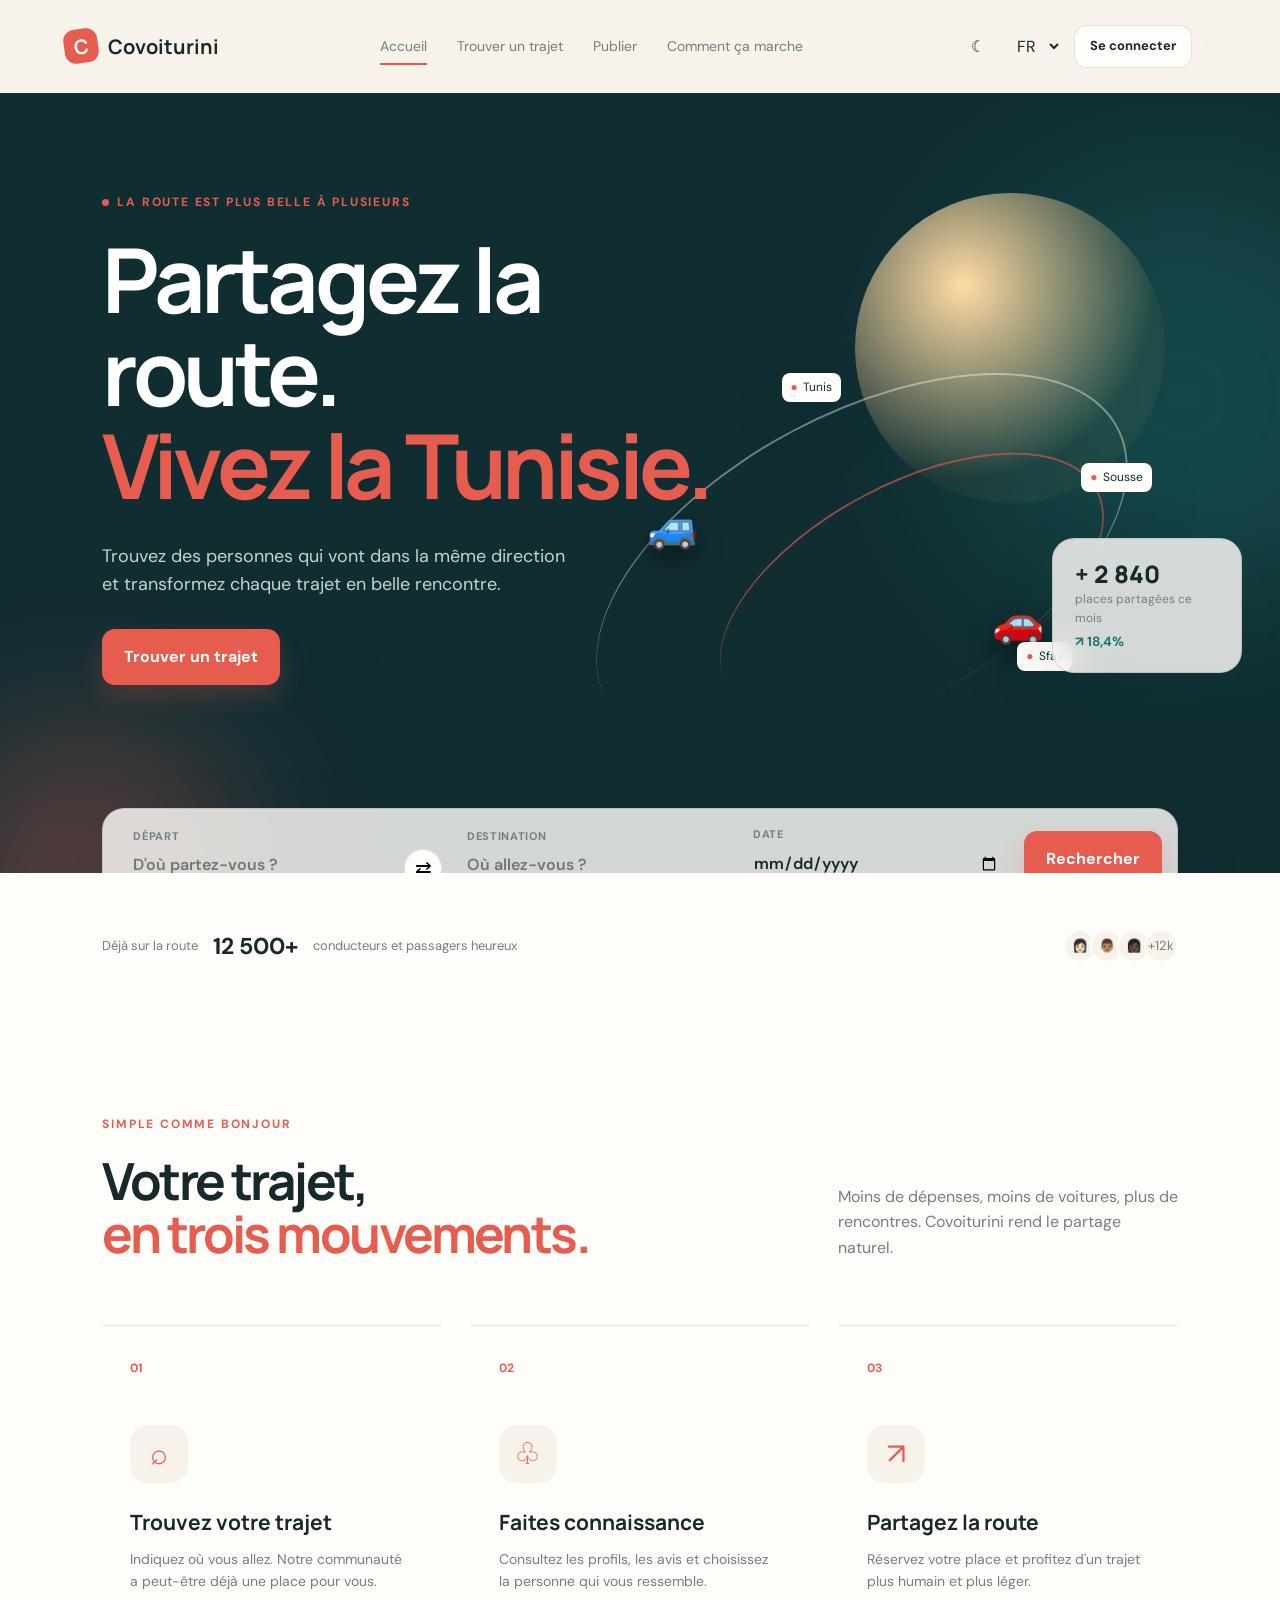
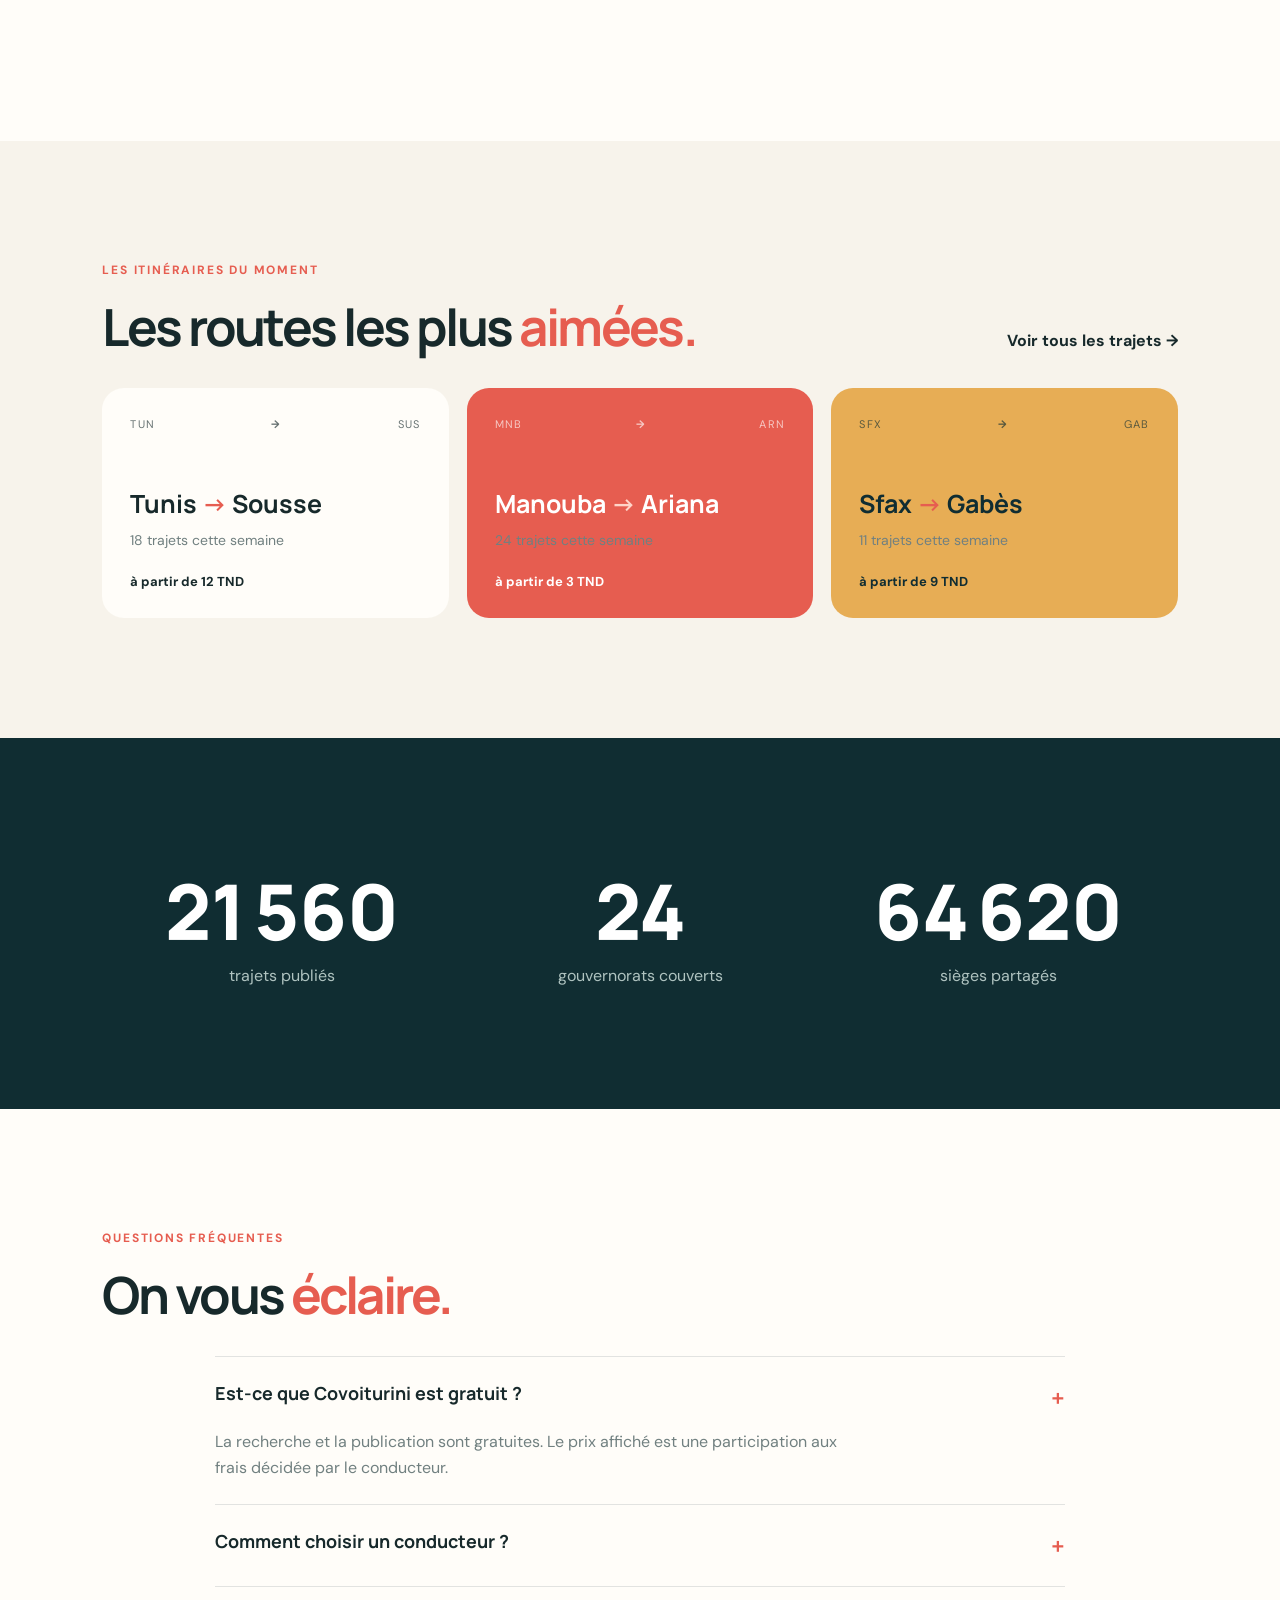
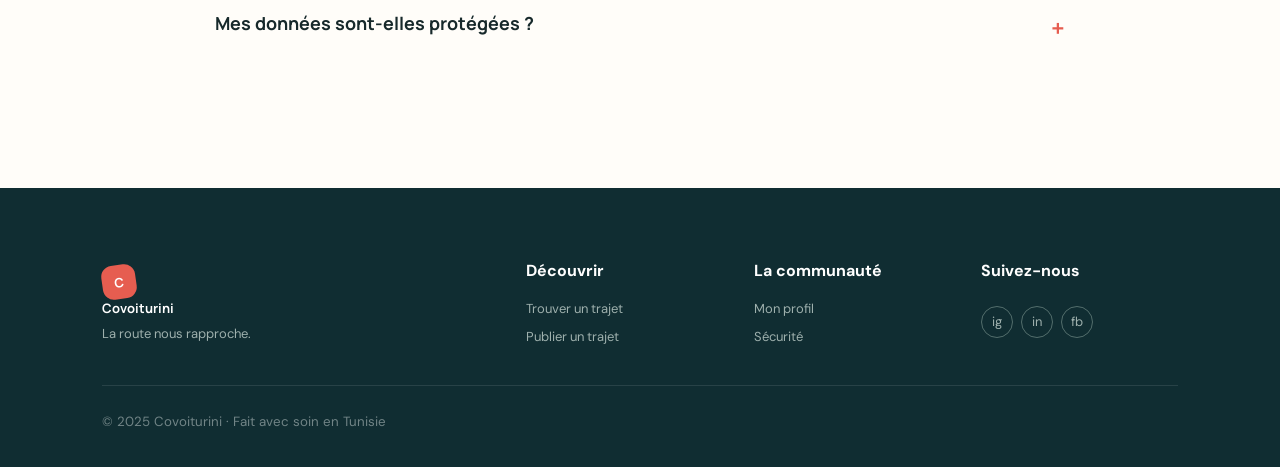
==== index.html @ c405c422 "first commit" ====
<!doctype html>
<html lang="fr">
<head>
  <meta charset="UTF-8">
  <meta name="viewport" content="width=device-width, initial-scale=1">
  <meta name="description" content="Covoiturini — partagez vos trajets en Tunisie.">
  <title>Covoiturini — Partageons la route</title>
  <link rel="preconnect" href="https://fonts.googleapis.com">
  <link rel="preconnect" href="https://fonts.gstatic.com" crossorigin>
  <link href="https://fonts.googleapis.com/css2?family=Cairo:wght@400;600;700&family=DM+Sans:wght@400;500;600;700&family=Manrope:wght@700;800&display=swap" rel="stylesheet">
  <link rel="stylesheet" href="css/style.css">
  <link rel="stylesheet" href="css/animations.css">
</head>
<body data-page="home">
  <div class="preloader" aria-label="Chargement"><span class="preloader__car">🚙</span><span class="preloader__line"></span></div>
  <header class="site-header" data-header>
    <a class="brand" href="index.html"><span class="brand__mark">C</span><span>Covoiturini</span></a>
    <nav class="nav" data-nav aria-label="Navigation principale">
      <a class="nav__link is-active" href="index.html" data-i18n="nav.home">Accueil</a>
      <a class="nav__link" href="search.html" data-i18n="nav.find">Trouver un trajet</a>
      <a class="nav__link" href="publish.html" data-i18n="nav.publish">Publier</a>
      <a class="nav__link" href="#how" data-i18n="nav.how">Comment ça marche</a>
    </nav>
    <div class="header-actions">
      <button class="icon-button" data-theme-toggle aria-label="Changer de thème">☾</button>
      <select class="language-select" data-language aria-label="Langue"><option value="fr">FR</option><option value="ar">AR</option><option value="en">EN</option></select>
      <a class="button button--small button--ghost hide-mobile" href="login.html" data-i18n="nav.login">Se connecter</a>
      <button class="menu-button" data-menu-button aria-label="Ouvrir le menu"><i></i><i></i></button>
    </div>
  </header>

  <main>
    <section class="hero section">
      <div class="hero__blob hero__blob--one"></div><div class="hero__blob hero__blob--two"></div>
      <div class="hero__content reveal">
        <p class="eyebrow"><span class="eyebrow__dot"></span><span data-i18n="hero.eyebrow">La route est plus belle à plusieurs</span></p>
        <h1 class="hero__title" data-i18n="hero.title">Partagez la route.<br><em>Vivez la Tunisie.</em></h1>
        <p class="hero__text" data-i18n="hero.text">Trouvez des personnes qui vont dans la même direction et transformez chaque trajet en belle rencontre.</p>
        <div class="hero__actions"><a class="button button--primary magnetic" href="search.html" data-i18n="hero.cta">Trouver un trajet <span>↗</span></a><a class="text-link" href="publish.html" data-i18n="hero.publish">Publier le mien <span>→</span></a></div>
      </div>
      <div class="hero__visual reveal reveal--delay">
        <div class="hero__sun"></div><div class="route route--main"></div><div class="route route--secondary"></div>
        <div class="car car--one">🚙</div><div class="car car--two">🚗</div><div class="map-pin map-pin--tunis">Tunis</div><div class="map-pin map-pin--sousse">Sousse</div><div class="map-pin map-pin--sfax">Sfax</div>
        <div class="hero__card glass"><strong>+ 2 840</strong><span>places partagées ce mois</span><small>↗ 18,4%</small></div>
      </div>
      <form class="search-card glass reveal" data-search-form>
        <div class="search-card__field"><label for="from" data-i18n="search.from">Départ</label><input id="from" name="from" list="cities" placeholder="D'où partez-vous ?" required></div>
        <button class="swap-button" type="button" data-swap aria-label="Inverser le trajet">⇄</button>
        <div class="search-card__field"><label for="to" data-i18n="search.to">Destination</label><input id="to" name="to" list="cities" placeholder="Où allez-vous ?" required></div>
        <div class="search-card__field search-card__field--date"><label for="date" data-i18n="search.date">Date</label><input id="date" name="date" type="date"></div>
        <button class="button button--primary search-card__submit" type="submit" data-i18n="search.button">Rechercher <span>↗</span></button>
      </form>
      <datalist id="cities"><option>Tunis</option><option>Ariana</option><option>Manouba</option><option>Sousse</option><option>Sfax</option><option>Gabès</option><option>Nabeul</option><option>Bizerte</option><option>Monastir</option><option>Kairouan</option></datalist>
    </section>

    <section class="trust-strip"><span>Déjà sur la route</span><strong>12 500+</strong><span>conducteurs et passagers heureux</span><div class="avatars"><i>👩🏻</i><i>👨🏽</i><i>👩🏿</i><i>+12k</i></div></section>

    <section class="section section--light" id="how">
      <div class="section-heading reveal"><div><p class="eyebrow">Simple comme bonjour</p><h2 data-i18n="how.title">Votre trajet,<br><em>en trois mouvements.</em></h2></div><p data-i18n="how.text">Moins de dépenses, moins de voitures, plus de rencontres. Covoiturini rend le partage naturel.</p></div>
      <div class="steps">
        <article class="step reveal"><span class="step__number">01</span><div class="step__icon">⌕</div><h3 data-i18n="how.one.title">Trouvez votre trajet</h3><p data-i18n="how.one.text">Indiquez où vous allez. Notre communauté a peut-être déjà une place pour vous.</p></article>
        <article class="step reveal reveal--delay"><span class="step__number">02</span><div class="step__icon">♧</div><h3 data-i18n="how.two.title">Faites connaissance</h3><p data-i18n="how.two.text">Consultez les profils, les avis et choisissez la personne qui vous ressemble.</p></article>
        <article class="step reveal reveal--delay-2"><span class="step__number">03</span><div class="step__icon">↗</div><h3 data-i18n="how.three.title">Partagez la route</h3><p data-i18n="how.three.text">Réservez votre place et profitez d'un trajet plus humain et plus léger.</p></article>
      </div>
    </section>

    <section class="section routes-section">
      <div class="section-heading section-heading--compact reveal"><div><p class="eyebrow">Les itinéraires du moment</p><h2>Les routes les plus <em>aimées.</em></h2></div><a class="text-link" href="search.html">Voir tous les trajets →</a></div>
      <div class="route-grid">
        <a class="route-card reveal" href="search.html?from=Tunis&to=Sousse"><div class="route-card__top"><span>TUN</span><b>→</b><span>SUS</span></div><h3>Tunis <span>→</span> Sousse</h3><p>18 trajets cette semaine</p><strong>à partir de 12 TND</strong></a>
        <a class="route-card route-card--coral reveal reveal--delay" href="search.html?from=Manouba&to=Ariana"><div class="route-card__top"><span>MNB</span><b>→</b><span>ARN</span></div><h3>Manouba <span>→</span> Ariana</h3><p>24 trajets cette semaine</p><strong>à partir de 3 TND</strong></a>
        <a class="route-card route-card--gold reveal reveal--delay-2" href="search.html?from=Sfax&to=Gabès"><div class="route-card__top"><span>SFX</span><b>→</b><span>GAB</span></div><h3>Sfax <span>→</span> Gabès</h3><p>11 trajets cette semaine</p><strong>à partir de 9 TND</strong></a>
      </div>
    </section>

    <section class="stats section section--dark">
      <div class="stat reveal"><strong data-counter="24500">0</strong><span>trajets publiés</span></div><div class="stat reveal reveal--delay"><strong data-counter="24">0</strong><span>gouvernorats couverts</span></div><div class="stat reveal reveal--delay-2"><strong data-counter="71800">0</strong><span>sièges partagés</span></div>
    </section>

    <section class="section faq-section"><div class="section-heading section-heading--compact reveal"><div><p class="eyebrow">Questions fréquentes</p><h2>On vous <em>éclaire.</em></h2></div></div><div class="faq reveal"><details open><summary>Est-ce que Covoiturini est gratuit ? <span>+</span></summary><p>La recherche et la publication sont gratuites. Le prix affiché est une participation aux frais décidée par le conducteur.</p></details><details><summary>Comment choisir un conducteur ? <span>+</span></summary><p>Chaque profil présente ses informations et ses évaluations. Vous gardez toujours le choix de confirmer ou non.</p></details><details><summary>Mes données sont-elles protégées ? <span>+</span></summary><p>Votre numéro reste masqué jusqu'à ce que vous décidiez de le partager avec l'autre membre.</p></details></div></section>
  </main>
  <footer class="footer"><div class="footer__brand"><a class="brand" href="index.html"><span class="brand__mark">C</span><span>Covoiturini</span></a><p>La route nous rapproche.</p></div><div><h4>Découvrir</h4><a href="search.html">Trouver un trajet</a><a href="publish.html">Publier un trajet</a></div><div><h4>La communauté</h4><a href="profile.html">Mon profil</a><a href="#">Sécurité</a></div><div><h4>Suivez-nous</h4><div class="socials"><a href="#">ig</a><a href="#">in</a><a href="#">fb</a></div></div><small>© 2025 Covoiturini · Fait avec soin en Tunisie</small></footer>
  <script src="js/i18n.js"></script><script src="js/api.js"></script><script src="js/main.js"></script>
</body>
</html>
---- css/style.css ----
:root{--navy:#102d32;--navy-2:#173e42;--teal:#1f7771;--coral:#e65d50;--coral-2:#f07c66;--gold:#e7ad55;--cream:#f7f3eb;--paper:#fffdf9;--ink:#17292b;--muted:#718080;--line:rgba(16,45,50,.12);--shadow:0 24px 70px rgba(16,45,50,.12);--radius:22px;--display:'Manrope',sans-serif;--body:'DM Sans',sans-serif}*{box-sizing:border-box}html{scroll-behavior:smooth}body{margin:0;background:var(--cream);color:var(--ink);font:16px/1.6 var(--body);overflow-x:hidden}body.dark{--cream:#0d2226;--paper:#143136;--ink:#f7f3eb;--muted:#a9baba;--line:rgba(255,255,255,.12);--shadow:0 24px 70px rgba(0,0,0,.25)}a{color:inherit;text-decoration:none}button,input,select{font:inherit}button{cursor:pointer;border:0}h1,h2,h3,h4,p{margin:0}h1,h2{font-family:var(--display);line-height:1.04;letter-spacing:-.05em}h1{font-size:clamp(3.2rem,7vw,6.7rem)}h2{font-size:clamp(2.4rem,4vw,4.2rem)}h1 em,h2 em,.page-intro em{color:var(--coral);font-style:normal}.site-header{position:relative;z-index:10;max-width:1320px;margin:auto;padding:25px 5vw;display:flex;align-items:center;justify-content:space-between;gap:25px;transition:.3s}.site-header.is-scrolled{position:sticky;top:0;background:color-mix(in srgb,var(--cream) 86%,transparent);backdrop-filter:blur(16px);box-shadow:0 1px 0 var(--line)}.brand{font:bold 20px var(--display);display:flex;align-items:center;gap:10px;white-space:nowrap}.brand__mark{display:grid;place-items:center;width:34px;height:34px;border-radius:11px;background:var(--coral);color:white;transform:rotate(-8deg)}.nav{display:flex;gap:30px}.nav__link{font-size:14px;color:var(--muted);position:relative}.nav__link:after{content:'';position:absolute;left:0;bottom:-7px;width:0;height:2px;background:var(--coral);transition:.3s}.nav__link:hover:after,.nav__link.is-active:after{width:100%}.header-actions{display:flex;align-items:center;gap:12px}.icon-button,.language-select{background:transparent;color:inherit;padding:8px}.language-select{border:0}.button{display:inline-flex;justify-content:center;align-items:center;gap:14px;padding:15px 22px;border-radius:13px;font-weight:700;transition:transform .25s,box-shadow .25s}.button:hover{transform:translateY(-3px)}.button span{font-size:20px}.button--primary{background:var(--coral);color:#fff;box-shadow:0 12px 25px rgba(230,93,80,.22)}.button--ghost{border:1px solid var(--line);background:var(--paper)}.button--small{padding:10px 15px;font-size:13px}.button--full{width:100%}.text-link{color:var(--ink);font-weight:700}.text-link span{color:var(--coral);font-size:22px;margin-left:7px}.text-button{background:none;color:var(--coral);font-weight:700}.section{padding:120px 8vw;position:relative}.hero{min-height:780px;padding-top:100px;background:var(--navy);color:#fff;isolation:isolate;overflow:hidden}.hero__blob{position:absolute;border-radius:50%;filter:blur(80px);opacity:.35;z-index:-1}.hero__blob--one{width:450px;height:450px;background:var(--teal);top:10%;right:-10%}.hero__blob--two{width:300px;height:300px;background:var(--coral);bottom:-20%;left:-5%}.hero__content{max-width:640px;position:relative;z-index:2}.eyebrow{font-size:12px;text-transform:uppercase;letter-spacing:.15em;font-weight:700;color:var(--coral);margin-bottom:20px}.eyebrow__dot{display:inline-block;width:7px;height:7px;background:var(--coral);border-radius:50%;margin-right:8px}.hero__text{color:#c6d3d0;max-width:480px;font-size:18px;margin:30px 0}.hero__actions{display:flex;align-items:center;gap:28px}.hero__visual{position:absolute;width:50%;height:520px;right:3%;top:100px}.hero__sun{width:310px;height:310px;position:absolute;right:12%;top:0;border-radius:50%;background:radial-gradient(circle at 35% 30%,#ffdca4,rgba(231,173,85,.05) 65%)}.route{position:absolute;border:2px solid rgba(255,255,255,.4);border-left:0;border-bottom:0;border-radius:50%;transform:rotate(-28deg)}.route--main{width:580px;height:300px;top:220px;left:-30px}.route--secondary{width:420px;height:210px;top:290px;left:100px;border-color:rgba(230,93,80,.6)}.car{position:absolute;font-size:42px;filter:drop-shadow(0 10px 12px #071a1d);animation:drive 8s linear infinite}.car--one{top:300px;left:45px}.car--two{top:395px;left:390px;animation-delay:-4s}.map-pin{position:absolute;background:var(--paper);color:var(--navy);font-size:12px;padding:5px 9px;border-radius:8px;box-shadow:var(--shadow)}.map-pin:before{content:'●';color:var(--coral);margin-right:5px}.map-pin--tunis{top:180px;left:180px}.map-pin--sousse{top:270px;right:90px}.map-pin--sfax{bottom:42px;right:170px}.hero__card{position:absolute;right:0;bottom:40px;padding:18px 22px;width:190px;color:var(--ink)}.glass{background:color-mix(in srgb,var(--paper) 82%,transparent);backdrop-filter:blur(16px);border:1px solid var(--line);box-shadow:var(--shadow);border-radius:var(--radius)}.hero__card strong{display:block;font:800 24px var(--display)}.hero__card span{display:block;font-size:12px;color:var(--muted)}.hero__card small{color:var(--teal);font-weight:bold}.search-card{position:absolute;z-index:3;bottom:-30px;left:8vw;right:8vw;padding:15px;display:flex;align-items:end;gap:10px;color:var(--ink)}.search-card__field{flex:1;padding:2px 15px}.search-card__field label,.publish-form label,.filters label{display:block;font-size:11px;color:var(--muted);font-weight:700;text-transform:uppercase;letter-spacing:.06em}.search-card input,.publish-form input,.filters input,.filters select{display:block;border:0;background:transparent;color:var(--ink);outline:0;width:100%;padding:7px 0;font-weight:600}.swap-button{border:1px solid var(--line);background:var(--paper);width:38px;height:38px;border-radius:50%;font-size:20px;transition:.3s}.swap-button:hover{transform:rotate(180deg)}.search-card__submit{white-space:nowrap}.trust-strip{padding:55px 8vw 30px;background:var(--paper);display:flex;align-items:center;gap:15px;color:var(--muted);font-size:13px}.trust-strip strong{color:var(--ink);font-size:23px}.avatars{display:flex;margin-left:auto}.avatars i{font-style:normal;width:34px;height:34px;border-radius:50%;display:grid;place-items:center;background:var(--cream);border:2px solid var(--paper);margin-left:-7px;font-size:13px}.section--light{background:var(--paper)}.section-heading{display:flex;justify-content:space-between;align-items:end;gap:40px;margin-bottom:65px}.section-heading>p{max-width:340px;color:var(--muted)}.section-heading--compact{margin-bottom:35px}.steps{display:grid;grid-template-columns:repeat(3,1fr);gap:30px}.step{position:relative;padding:28px;border-top:1px solid var(--line)}.step__number{font:700 12px var(--body);color:var(--coral)}.step__icon{width:58px;height:58px;display:grid;place-items:center;margin:45px 0 25px;border-radius:18px;background:var(--cream);color:var(--coral);font-size:30px}.step h3{font:700 21px var(--display);margin-bottom:12px}.step p,.route-card p{color:var(--muted);font-size:14px}.routes-section{background:var(--cream)}.route-grid{display:grid;grid-template-columns:repeat(3,1fr);gap:18px}.route-card{padding:28px;min-height:230px;border-radius:var(--radius);background:var(--paper);transition:.3s;position:relative;overflow:hidden}.route-card:hover{transform:rotate(-1deg) translateY(-7px);box-shadow:var(--shadow)}.route-card--coral{background:var(--coral);color:#fff}.route-card--gold{background:var(--gold);color:var(--navy)}.route-card__top{display:flex;justify-content:space-between;font-size:11px;letter-spacing:.12em;opacity:.65}.route-card h3{font:700 25px var(--display);margin:52px 0 8px}.route-card h3 span{color:var(--coral)}.route-card strong{position:absolute;bottom:25px;font-size:13px}.route-card--coral h3 span{color:#ffd4c8}.stats{background:var(--navy);color:#fff;display:grid;grid-template-columns:repeat(3,1fr);text-align:center}.stat strong{font:800 clamp(3rem,6vw,5.5rem) var(--display);display:block}.stat span{color:#afc3c0}.faq-section{background:var(--paper)}.faq{max-width:850px;margin:auto}.faq details{border-top:1px solid var(--line);padding:24px 0}.faq summary{list-style:none;display:flex;justify-content:space-between;cursor:pointer;font:700 18px var(--display)}.faq summary::-webkit-details-marker{display:none}.faq summary span{color:var(--coral);font-size:24px}.faq p{color:var(--muted);max-width:650px;padding-top:15px}.footer{padding:70px 8vw 35px;background:var(--navy);color:#d5e0dc;display:grid;grid-template-columns:2fr 1fr 1fr 1fr;gap:30px}.footer .brand{color:#fff}.footer p,.footer a{color:#9eb0ad;font-size:13px}.footer h4{color:#fff;margin-bottom:15px}.footer a{display:block;margin:7px 0}.footer small{grid-column:1/-1;color:#718486;border-top:1px solid rgba(255,255,255,.1);padding-top:25px}.socials{display:flex;gap:8px}.socials a{border:1px solid #536e6c;border-radius:50%;width:32px;height:32px;display:grid;place-items:center}.page-intro,.form-intro{max-width:760px;margin:50px auto 45px;padding:0 5vw}.page-intro h1,.form-intro h1{font-size:clamp(3rem,6vw,5.5rem)}.page-intro>p:last-child,.form-intro>p:last-child{color:var(--muted);margin-top:20px}.search-page,.form-page,.profile-page,.ride-page{min-height:calc(100vh - 90px);padding-bottom:100px}.search-layout{display:grid;grid-template-columns:280px 1fr 1.3fr;gap:25px;max-width:1400px;margin:auto;padding:0 5vw}.filters{padding:22px;height:max-content}.filter-head,.results__head{display:flex;justify-content:space-between;align-items:start}.filters h2{font:700 19px var(--display);margin-bottom:20px}.filters label{padding:15px 0;border-bottom:1px solid var(--line)}.filters input[type=range]{accent-color:var(--coral)}.filters output{float:right;color:var(--coral)}.results__head h2{font:700 24px var(--display)}.muted{color:var(--muted)}.sort-select{border:1px solid var(--line);background:var(--paper);padding:8px;border-radius:8px;color:var(--ink)}.ride-list{display:grid;gap:12px;margin-top:20px}.ride-card{padding:19px;background:var(--paper);border:1px solid var(--line);border-radius:16px;transition:.25s;cursor:pointer}.ride-card:hover{border-color:var(--coral);transform:translateX(4px)}.ride-card__top,.ride-card__bottom{display:flex;justify-content:space-between;align-items:center}.ride-card__route{font:700 17px var(--display)}.ride-card__route span{color:var(--coral);padding:0 5px}.ride-card__meta{color:var(--muted);font-size:12px;margin:8px 0}.price{font:800 23px var(--display);color:var(--coral)}.price small{font:12px var(--body)}.avatar{width:38px;height:38px;border-radius:50%;display:grid;place-items:center;background:#f2c4a4;color:var(--navy);font-weight:bold}.ride-card__driver{display:flex;gap:8px;align-items:center;font-size:12px}.map-placeholder,.mini-map{min-height:500px;position:relative;overflow:hidden;border-radius:var(--radius);background:#d7e5df}.map-grid{position:absolute;inset:0;background-image:linear-gradient(30deg,transparent 48%,rgba(31,119,113,.12) 49%,transparent 51%),linear-gradient(130deg,transparent 48%,rgba(31,119,113,.12) 49%,transparent 51%);background-size:70px 70px}.map-road{position:absolute;border:10px solid rgba(255,255,255,.8);border-top:0;border-left:0;border-radius:50%;transform:rotate(-30deg)}.map-road--one{width:80%;height:55%;left:5%;top:22%}.map-road--two{width:60%;height:35%;right:-7%;bottom:0;border-color:rgba(230,93,80,.8)}.map-label{position:absolute;background:#fff;padding:6px 10px;border-radius:7px;font-size:11px;box-shadow:0 5px 15px #8aa59b}.map-label--a{top:25%;left:20%}.map-label--b{top:40%;left:48%}.map-label--c{bottom:20%;right:18%}.map-user-pin{position:absolute;top:43%;left:47%;color:var(--coral);font-size:35px;text-shadow:0 2px 8px #fff}.map-note{position:absolute;bottom:15px;left:15px;background:#ffffffc9;padding:5px 9px;border-radius:6px;font-size:11px}.form-intro{max-width:650px}.publish-form{max-width:650px;margin:auto;padding:35px}.form-step{display:none}.form-step.is-active{display:block;animation:fadeUp .35s}.form-step h2{font-size:30px;margin-bottom:7px}.publish-form label{margin-top:22px}.publish-form input{border-bottom:1px solid var(--line);padding:12px 0}.form-grid{display:grid;grid-template-columns:1fr 1fr;gap:20px}.mini-map{min-height:190px;margin:25px 0;background:#d7e5df}.mini-map>span{position:absolute;left:50%;top:45%;font-size:27px;color:var(--coral);z-index:1}.mini-map p{position:absolute;z-index:1;bottom:10px;left:15px;font-size:11px;color:var(--navy)}.progress{display:flex;align-items:center;margin-top:35px}.progress span{width:30px;height:30px;border-radius:50%;display:grid;place-items:center;background:var(--line);font-size:12px}.progress span.is-active{background:var(--coral);color:#fff}.progress i{height:1px;width:55px;background:var(--line)}.step-actions{display:flex;justify-content:space-between;gap:15px;margin-top:30px}.summary-card{background:var(--navy);color:#fff;border-radius:16px;padding:20px;margin-top:25px}.summary-card span,.summary-card p{color:#b4c6c2;font-size:13px}.summary-card strong{display:block;font:700 23px var(--display);margin:6px 0}.check-row{display:flex!important;align-items:center;gap:8px;font-size:12px!important}.check-row input{width:auto!important}.auth-page{min-height:100vh;display:grid;grid-template-columns:1fr 1fr;background:var(--navy);color:#fff}.auth-brand{position:absolute;top:35px;left:5vw;color:#fff}.auth-card{align-self:center;justify-self:end;width:min(470px,90%);padding:42px;margin-right:8vw;color:var(--ink)}.auth-card h1{font-size:clamp(2.5rem,5vw,4.5rem)}.auth-card form{margin-top:30px}.auth-card label{display:block;font-size:12px;color:var(--muted);font-weight:bold;margin:17px 0}.auth-card input{display:block;width:100%;border:0;border-bottom:1px solid var(--line);padding:11px 0;background:transparent;outline:0;color:var(--ink)}.auth-switch{text-align:center;color:var(--muted);font-size:13px;margin-top:20px}.auth-switch a{color:var(--coral);font-weight:bold}.auth-art{align-self:center;justify-self:center;position:relative;text-align:center}.auth-art__circle{width:350px;height:350px;border-radius:50%;background:var(--coral);opacity:.9}.auth-art>span{font-size:100px;position:absolute;top:80px;left:110px;animation:float 4s ease-in-out infinite}.auth-art p{font:700 27px var(--display);position:absolute;top:275px;left:20px}.profile-page{max-width:1000px;margin:auto;padding:50px 5vw}.profile-hero{display:flex;align-items:center;gap:20px;padding:30px}.profile-hero h1{font-size:35px}.profile-hero button{margin-left:auto}.avatar--large{width:80px;height:80px;font-size:30px}.profile-stats{display:grid;grid-template-columns:repeat(3,1fr);gap:15px;margin:25px 0}.profile-stats div{padding:22px;background:var(--paper);border-radius:16px}.profile-stats strong{display:block;font:700 32px var(--display)}.profile-stats span{color:var(--muted);font-size:12px}.profile-rides{margin-top:55px}.profile-ride{padding:20px;background:var(--paper);border-radius:15px;margin:10px 0;position:relative}.profile-ride__route{font:700 18px var(--display)}.profile-ride__route b{color:var(--coral);padding:0 10px}.profile-ride p{font-size:13px;color:var(--muted)}.status{position:absolute;right:20px;top:22px;color:var(--muted);font-size:12px}.status--active{color:var(--teal)}.ride-page{max-width:1100px;margin:auto;padding:50px 5vw;display:grid;grid-template-columns:1.25fr 1fr;gap:25px}.ride-map{min-height:600px}.ride-details{padding:35px;align-self:center}.ride-details h1{font-size:clamp(2.5rem,5vw,4rem)}.ride-details h1 em{color:var(--coral);font-style:normal}.ride-meta{display:flex;flex-wrap:wrap;gap:15px;color:var(--muted);margin:25px 0}.ride-details hr{border:0;border-top:1px solid var(--line)}.driver{display:flex;align-items:center;gap:12px;margin:25px 0}.driver p{color:var(--muted);font-size:12px}.driver .price{margin-left:auto}.not-found{min-height:100vh;display:grid;place-content:center;text-align:center;padding:30px}.not-found__car{font-size:100px;animation:drive 3s ease-in-out infinite}.not-found h1{font-size:clamp(3rem,7vw,6rem);margin:15px 0}.not-found p{color:var(--muted);margin-bottom:25px}.toast{position:fixed;right:25px;bottom:25px;background:var(--navy);color:#fff;padding:15px 20px;border-radius:12px;transform:translateY(120px);transition:.3s;z-index:20}.toast.is-visible{transform:none}@media(max-width:900px){.hero__visual{opacity:.45;width:100%;right:-20%;}.search-layout{grid-template-columns:250px 1fr}.map-placeholder{display:none}.footer{grid-template-columns:1fr 1fr}.auth-page{grid-template-columns:1fr}.auth-art{display:none}.auth-card{justify-self:center;margin:80px 0 30px}.ride-page{grid-template-columns:1fr}.ride-map{min-height:350px}.nav{gap:15px}}@media(max-width:650px){.site-header{padding:18px 5vw}.nav{display:none}.hide-mobile{display:none}.section{padding:80px 6vw}.hero{padding-top:80px;min-height:750px}.hero__title{font-size:3.3rem}.hero__text{font-size:16px}.hero__visual{top:290px;right:-40%;opacity:.42}.search-card{left:6vw;right:6vw;bottom:25px;display:grid;grid-template-columns:1fr 38px 1fr}.search-card__field--date{grid-column:1/-1}.search-card__submit{grid-column:1/-1}.trust-strip{padding:35px 6vw;flex-wrap:wrap}.trust-strip .avatars{margin-left:0}.section-heading{display:block}.section-heading>p{margin-top:20px}.steps,.route-grid,.stats{grid-template-columns:1fr}.step{padding:20px 0}.step__icon{margin-top:25px}.footer{grid-template-columns:1fr 1fr;padding:55px 6vw}.footer__brand,.footer small{grid-column:1/-1}.search-layout{display:block;padding:0 6vw}.filters{margin-bottom:25px}.form-intro,.page-intro{margin-top:30px}.publish-form{margin:0 6vw;padding:25px}.form-grid{grid-template-columns:1fr}.profile-page{padding:30px 6vw}.profile-hero{display:block}.profile-hero button{margin-top:20px}.profile-stats{gap:8px}.profile-stats div{padding:14px}.profile-stats strong{font-size:24px}.profile-ride__route{font-size:16px}.ride-details{padding:25px}.language-select{display:none}}[dir=rtl]{font-family:'Cairo',var(--body)}[dir=rtl] .nav__link:after{left:auto;right:0}[dir=rtl] .hero__content,[dir=rtl] .section-heading{text-align:right}
[data-page]{min-height:100vh}.form-error{color:var(--coral);font-size:13px;font-weight:600;margin-bottom:12px}
.preloader{position:fixed;inset:0;z-index:99;display:grid;place-content:center;background:var(--navy);color:#fff;transition:opacity .5s,visibility .5s}.preloader.is-done{opacity:0;visibility:hidden;pointer-events:none}.preloader__car{display:block;font-size:42px;text-align:center;animation:drive 1.2s ease-in-out infinite}.preloader__line{display:block;width:180px;height:2px;background:linear-gradient(90deg,transparent,var(--coral),transparent);margin-top:12px}
---- css/animations.css ----
.reveal{opacity:0;transform:translateY(25px);transition:opacity .7s ease,transform .7s ease}.reveal.is-visible{opacity:1;transform:none}.reveal--delay{transition-delay:.12s}.reveal--delay-2{transition-delay:.24s}@keyframes drive{0%{transform:translateX(-20px) rotate(-4deg)}50%{transform:translateX(25px) rotate(4deg)}100%{transform:translateX(-20px) rotate(-4deg)}}@keyframes float{50%{transform:translateY(-15px) rotate(4deg)}}@keyframes fadeUp{from{opacity:0;transform:translateY(15px)}to{opacity:1;transform:none}}@media(prefers-reduced-motion:reduce){*,*:before,*:after{animation-duration:.01ms!important;transition-duration:.01ms!important;scroll-behavior:auto!important}.reveal{opacity:1;transform:none}}
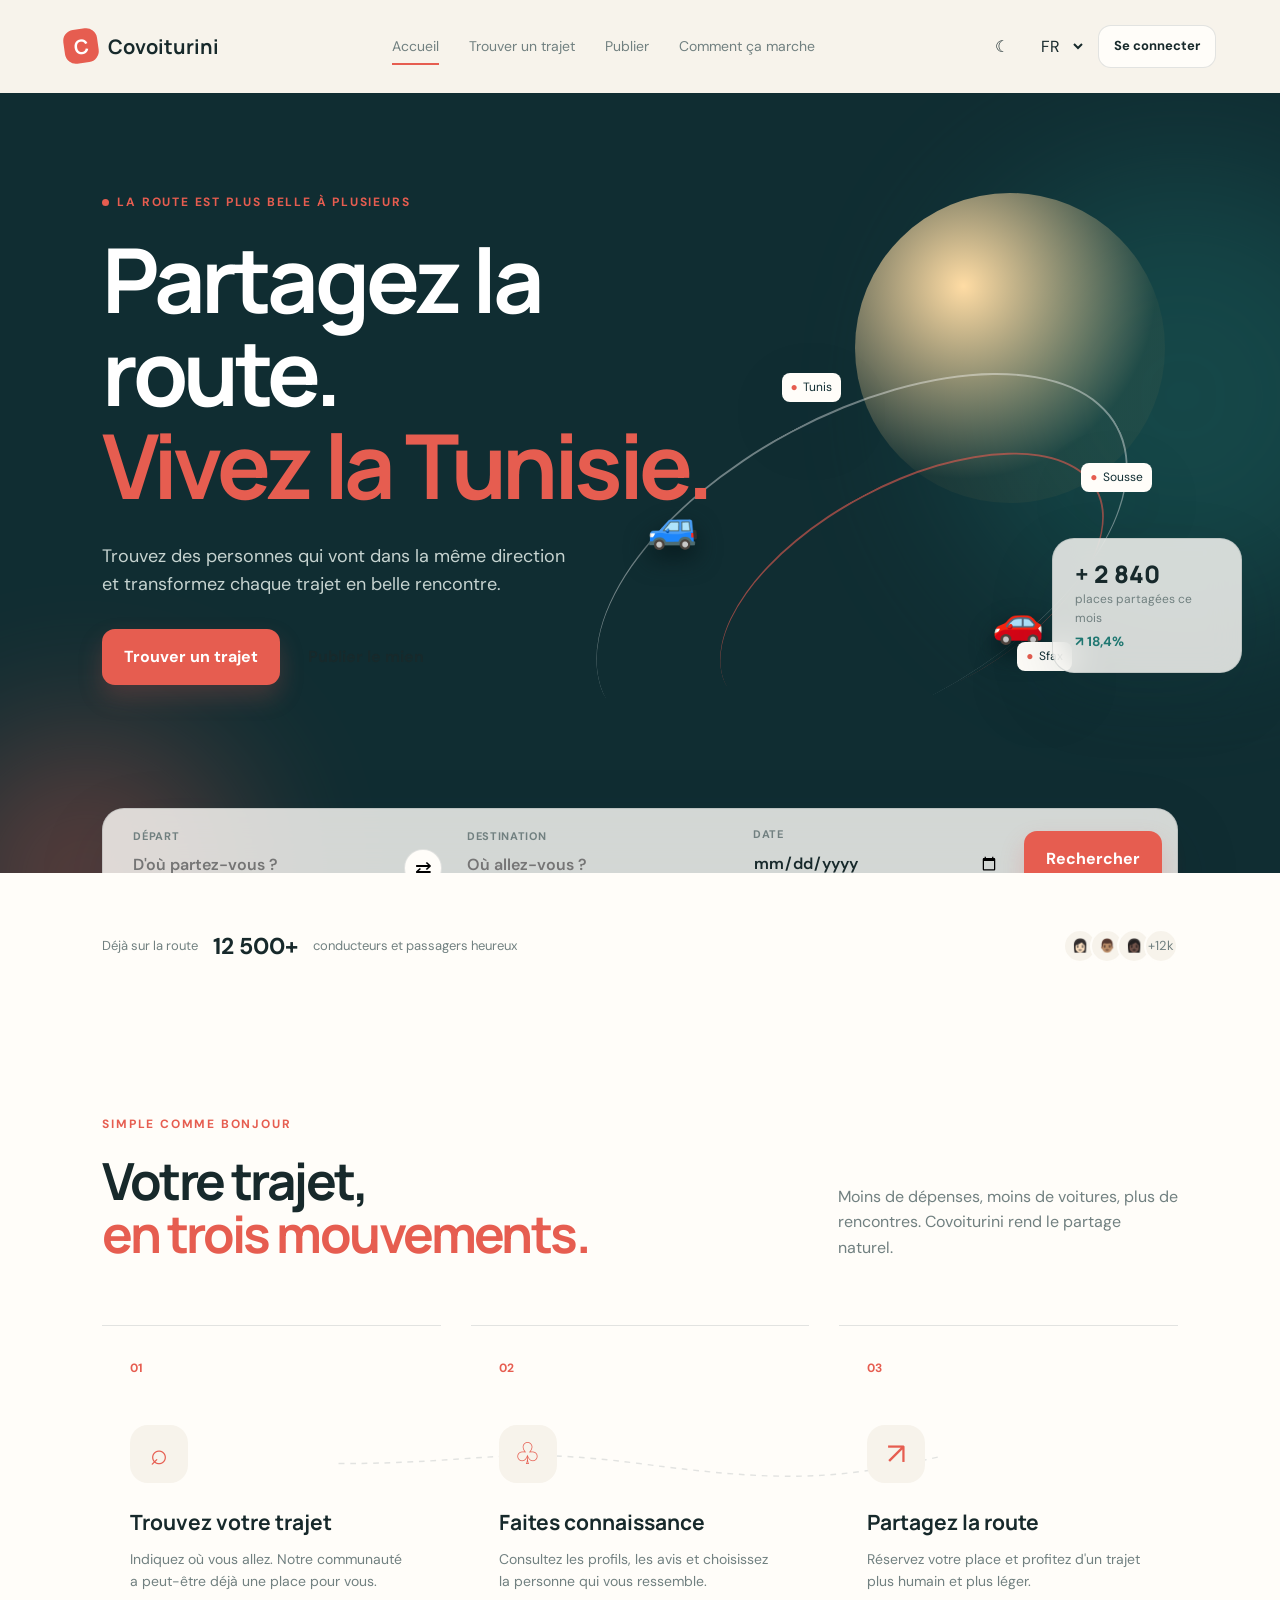
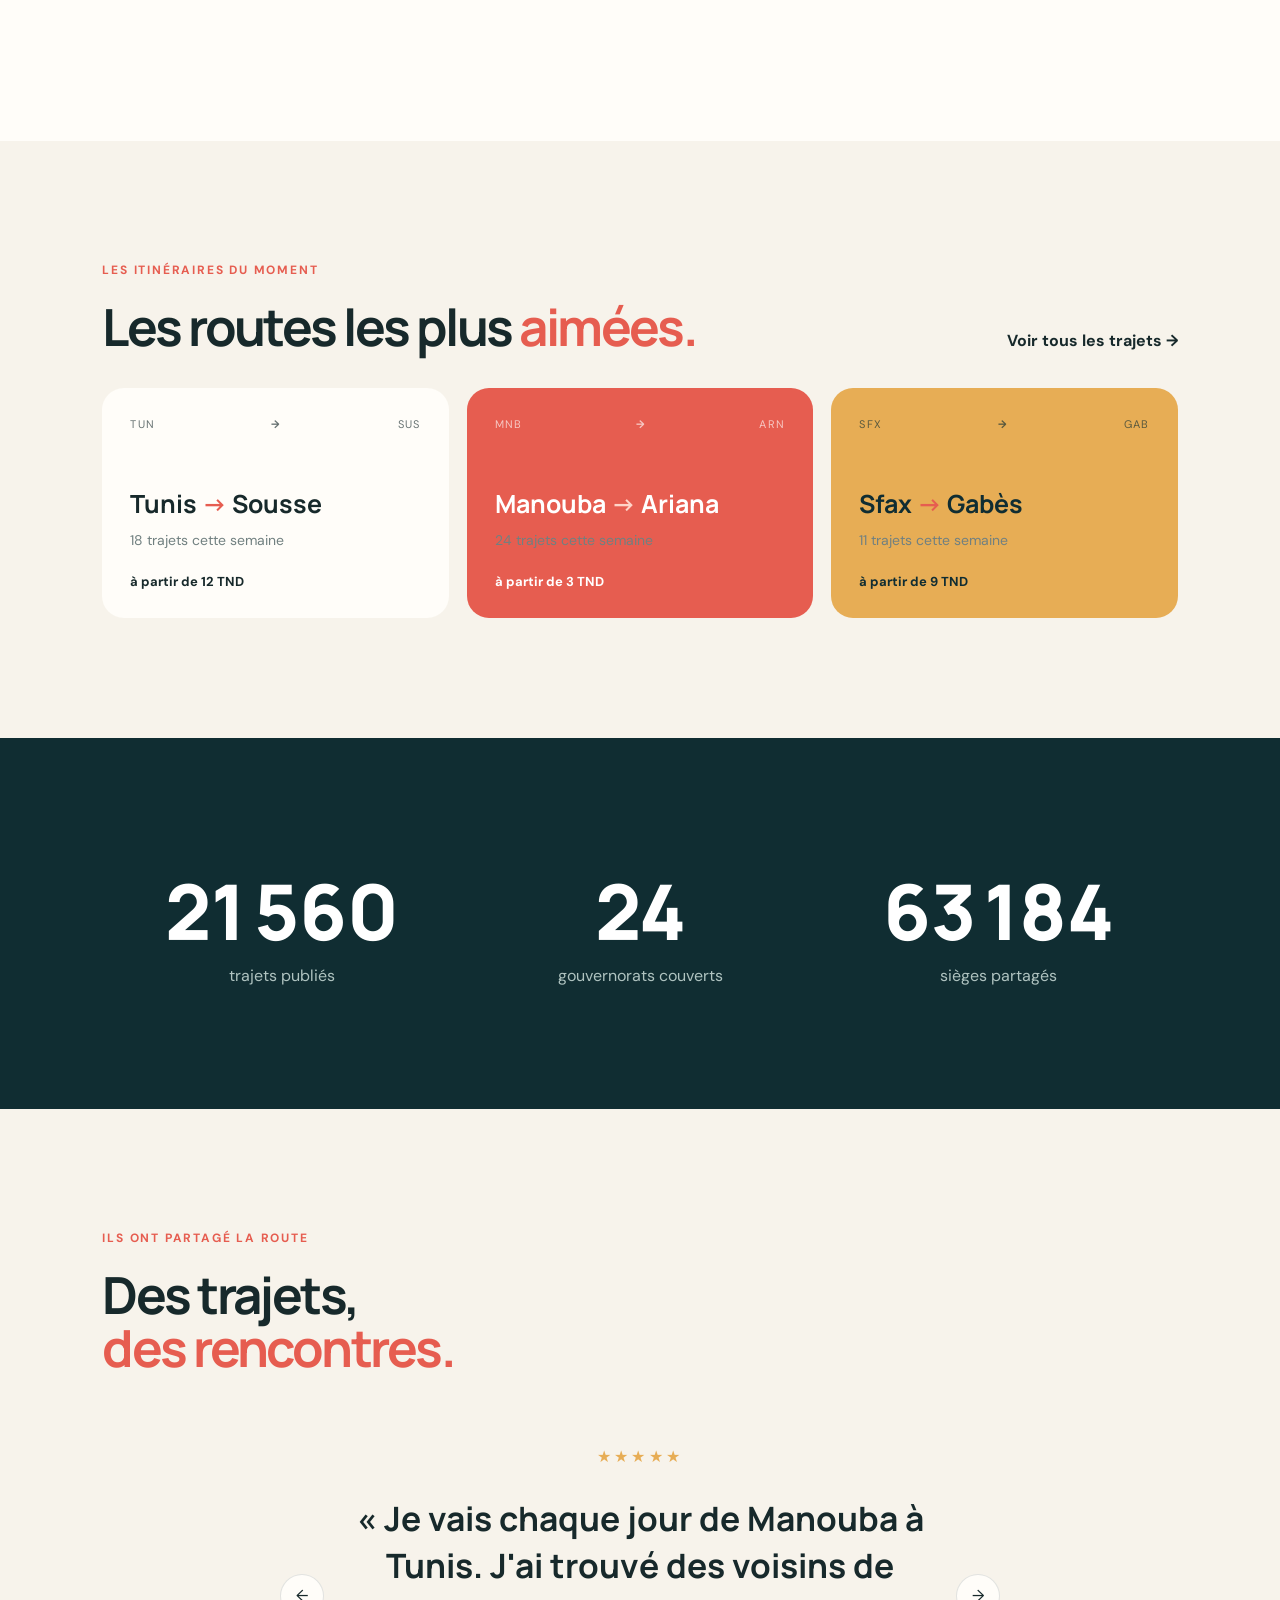
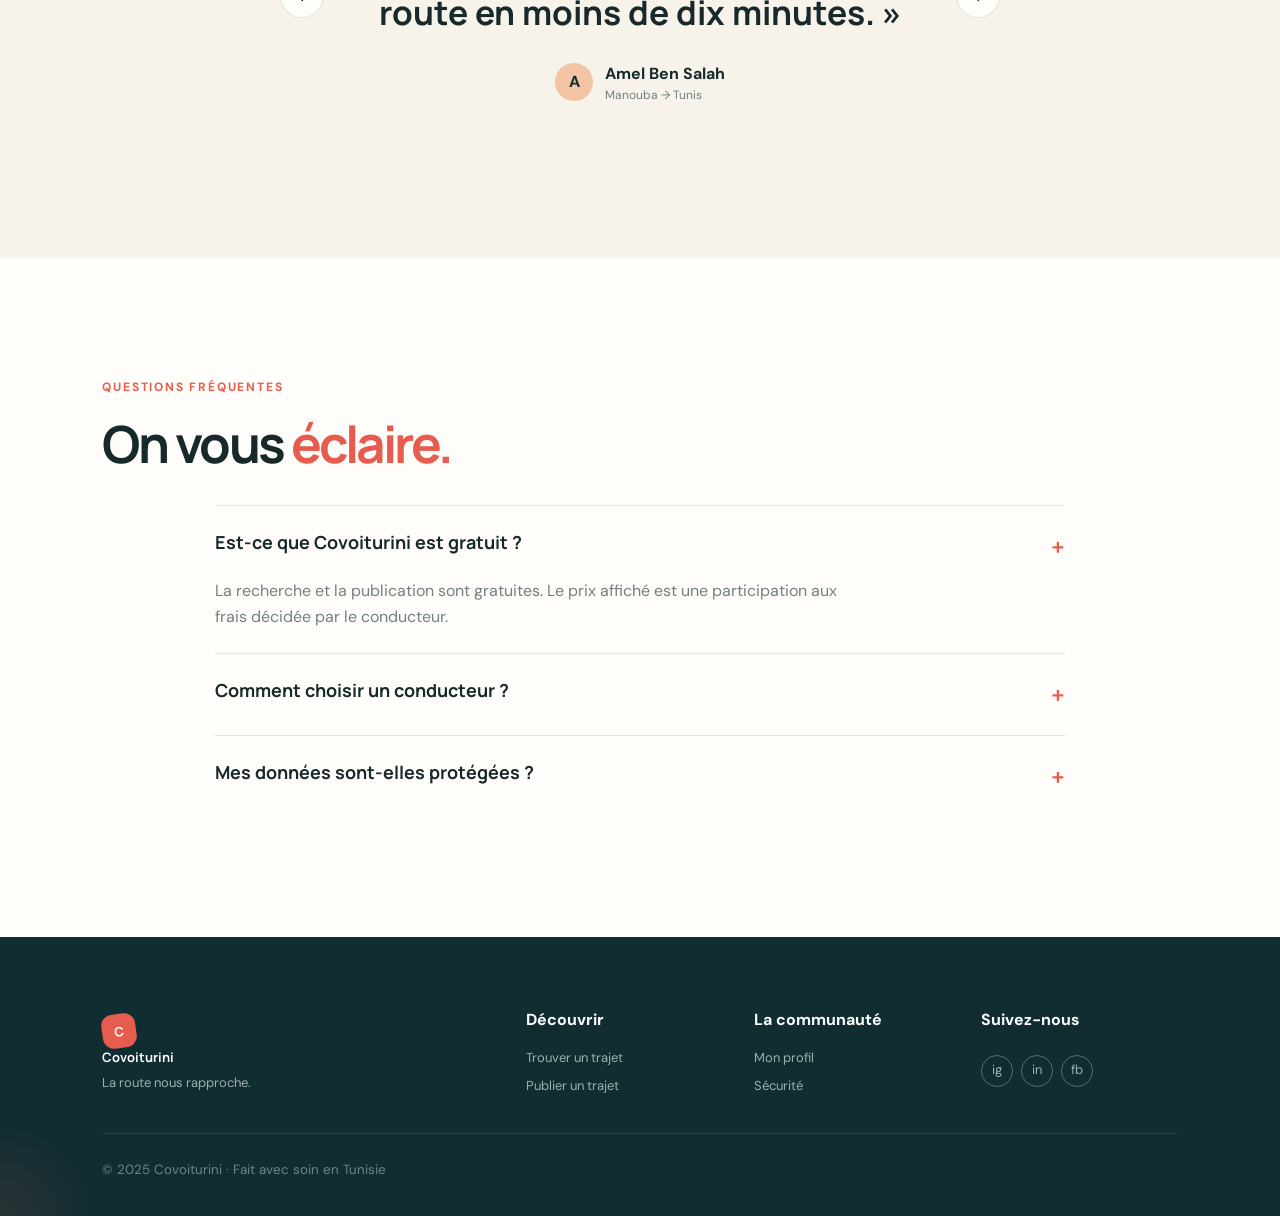
==== commit fbeb547b: "Adding the map settings" ====
--- a/index.html
+++ b/index.html
@@ -10,6 +10,7 @@
   <link href="https://fonts.googleapis.com/css2?family=Cairo:wght@400;600;700&family=DM+Sans:wght@400;500;600;700&family=Manrope:wght@700;800&display=swap" rel="stylesheet">
   <link rel="stylesheet" href="css/style.css">
   <link rel="stylesheet" href="css/animations.css">
+  <link rel="stylesheet" href="css/responsive.css">
 </head>
 <body data-page="home">
   <div class="preloader" aria-label="Chargement"><span class="preloader__car">🚙</span><span class="preloader__line"></span></div>
@@ -28,6 +29,9 @@
       <button class="menu-button" data-menu-button aria-label="Ouvrir le menu"><i></i><i></i></button>
     </div>
   </header>
+  <div class="mobile-menu" data-mobile-menu>
+    <a href="index.html">Accueil</a><a href="search.html">Trouver un trajet</a><a href="publish.html">Publier</a><a href="#how">Comment ça marche</a>
+  </div>
 
   <main>
     <section class="hero section">
@@ -58,6 +62,7 @@
     <section class="section section--light" id="how">
       <div class="section-heading reveal"><div><p class="eyebrow">Simple comme bonjour</p><h2 data-i18n="how.title">Votre trajet,<br><em>en trois mouvements.</em></h2></div><p data-i18n="how.text">Moins de dépenses, moins de voitures, plus de rencontres. Covoiturini rend le partage naturel.</p></div>
       <div class="steps">
+        <svg class="steps__line" viewBox="0 0 900 80" aria-hidden="true"><path d="M30 45 C230 45,260 20,450 45 S720 70,870 35"/></svg>
         <article class="step reveal"><span class="step__number">01</span><div class="step__icon">⌕</div><h3 data-i18n="how.one.title">Trouvez votre trajet</h3><p data-i18n="how.one.text">Indiquez où vous allez. Notre communauté a peut-être déjà une place pour vous.</p></article>
         <article class="step reveal reveal--delay"><span class="step__number">02</span><div class="step__icon">♧</div><h3 data-i18n="how.two.title">Faites connaissance</h3><p data-i18n="how.two.text">Consultez les profils, les avis et choisissez la personne qui vous ressemble.</p></article>
         <article class="step reveal reveal--delay-2"><span class="step__number">03</span><div class="step__icon">↗</div><h3 data-i18n="how.three.title">Partagez la route</h3><p data-i18n="how.three.text">Réservez votre place et profitez d'un trajet plus humain et plus léger.</p></article>
@@ -77,9 +82,11 @@
       <div class="stat reveal"><strong data-counter="24500">0</strong><span>trajets publiés</span></div><div class="stat reveal reveal--delay"><strong data-counter="24">0</strong><span>gouvernorats couverts</span></div><div class="stat reveal reveal--delay-2"><strong data-counter="71800">0</strong><span>sièges partagés</span></div>
     </section>
 
+    <section class="section testimonials-section"><div class="section-heading section-heading--compact reveal"><div><p class="eyebrow">Ils ont partagé la route</p><h2>Des trajets,<br><em>des rencontres.</em></h2></div></div><div class="testimonial-slider reveal" data-testimonial-slider><button class="slider-button slider-button--prev" data-testimonial-prev aria-label="Témoignage précédent">←</button><article class="testimonial is-active"><div class="testimonial__stars">★★★★★</div><blockquote>« Je vais chaque jour de Manouba à Tunis. J'ai trouvé des voisins de route en moins de dix minutes. »</blockquote><footer><span class="avatar">A</span><strong>Amel Ben Salah<small>Manouba → Tunis</small></strong></footer></article><article class="testimonial"><div class="testimonial__stars">★★★★★</div><blockquote>« Une très belle façon de rendre le trajet vers Sousse plus simple, humain et économique. »</blockquote><footer><span class="avatar">Y</span><strong>Youssef Trabelsi<small>Tunis → Sousse</small></strong></footer></article><article class="testimonial"><div class="testimonial__stars">★★★★★</div><blockquote>« Clair, rassurant et vraiment adapté aux trajets du quotidien en Tunisie. »</blockquote><footer><span class="avatar">S</span><strong>Sana Gharbi<small>Ariana → Nabeul</small></strong></footer></article><button class="slider-button slider-button--next" data-testimonial-next aria-label="Témoignage suivant">→</button></div></section>
+
     <section class="section faq-section"><div class="section-heading section-heading--compact reveal"><div><p class="eyebrow">Questions fréquentes</p><h2>On vous <em>éclaire.</em></h2></div></div><div class="faq reveal"><details open><summary>Est-ce que Covoiturini est gratuit ? <span>+</span></summary><p>La recherche et la publication sont gratuites. Le prix affiché est une participation aux frais décidée par le conducteur.</p></details><details><summary>Comment choisir un conducteur ? <span>+</span></summary><p>Chaque profil présente ses informations et ses évaluations. Vous gardez toujours le choix de confirmer ou non.</p></details><details><summary>Mes données sont-elles protégées ? <span>+</span></summary><p>Votre numéro reste masqué jusqu'à ce que vous décidiez de le partager avec l'autre membre.</p></details></div></section>
   </main>
   <footer class="footer"><div class="footer__brand"><a class="brand" href="index.html"><span class="brand__mark">C</span><span>Covoiturini</span></a><p>La route nous rapproche.</p></div><div><h4>Découvrir</h4><a href="search.html">Trouver un trajet</a><a href="publish.html">Publier un trajet</a></div><div><h4>La communauté</h4><a href="profile.html">Mon profil</a><a href="#">Sécurité</a></div><div><h4>Suivez-nous</h4><div class="socials"><a href="#">ig</a><a href="#">in</a><a href="#">fb</a></div></div><small>© 2025 Covoiturini · Fait avec soin en Tunisie</small></footer>
-  <script src="js/i18n.js"></script><script src="js/api.js"></script><script src="js/main.js"></script>
+  <script src="js/i18n.js"></script><script src="js/animations.js"></script><script src="js/api.js"></script><script src="js/main.js"></script>
 </body>
 </html>
--- a/css/responsive.css
+++ b/css/responsive.css
@@ -0,0 +1,6 @@
+.menu-button{display:none;width:42px;height:42px;background:transparent;position:relative}.menu-button i{position:absolute;left:9px;width:24px;height:2px;background:var(--ink);transition:.3s}.menu-button i:first-child{top:16px}.menu-button i:last-child{top:24px}.menu-button.is-open i:first-child{top:21px;transform:rotate(45deg)}.menu-button.is-open i:last-child{top:21px;transform:rotate(-45deg)}.mobile-menu{display:none}.steps{position:relative}.steps__line{position:absolute;top:95px;left:20%;width:60%;height:80px;fill:none;stroke:var(--line);stroke-width:2;stroke-dasharray:8 8}.testimonial-slider{max-width:720px;margin:auto;position:relative;padding:35px 70px}.testimonial{display:none;text-align:center}.testimonial.is-active{display:block;animation:fadeUp .45s}.testimonial__stars{color:var(--gold);letter-spacing:.2em}.testimonial blockquote{font:700 clamp(1.35rem,3vw,2.1rem)/1.4 var(--display);margin:25px 0}.testimonial footer{display:flex;justify-content:center;align-items:center;gap:12px}.testimonial footer strong{text-align:left}.testimonial footer small{display:block;color:var(--muted);font:400 12px var(--body)}.slider-button{position:absolute;top:50%;width:44px;height:44px;border-radius:50%;background:var(--paper);color:var(--ink);border:1px solid var(--line)}.slider-button--prev{left:0}.slider-button--next{right:0}.testimonials-section{background:var(--cream)}.cursor-glow{position:fixed;width:220px;height:220px;border-radius:50%;pointer-events:none;z-index:50;transform:translate(-50%,-50%);background:radial-gradient(circle,rgba(230,93,80,.12),transparent 65%);transition:opacity .2s}.ripple{position:absolute;border-radius:50%;background:rgba(255,255,255,.45);transform:scale(0);animation:ripple .6s linear;pointer-events:none}@keyframes ripple{to{transform:scale(4);opacity:0}}.password-meter{height:4px;border-radius:4px;margin-top:8px;background:var(--line);overflow:hidden}.password-meter:after{content:'';display:block;height:100%;width:25%;background:var(--coral);transition:.25s}.password-meter[data-score='2']:after{width:50%;background:var(--gold)}.password-meter[data-score='3']:after{width:75%;background:var(--teal)}.password-meter[data-score='4']:after{width:100%;background:#3aa37e}.password-toggle{position:absolute;right:8px;bottom:8px;background:transparent;color:var(--coral);font-size:12px}.auth-card label{position:relative}
+.leaflet-container{font-family:var(--body);background:#d7e5df}.publish-map,.map-placeholder,.ride-map{width:100%;min-height:190px;border-radius:var(--radius);overflow:hidden}.map-placeholder{min-height:500px}.ride-map{min-height:600px}.custom-map-marker{background:transparent!important;border:0}.custom-map-marker span{display:block;width:32px;height:32px;border:4px solid #fff;border-radius:50% 50% 50% 8px;transform:rotate(-45deg);box-shadow:0 7px 18px rgba(16,45,50,.28);animation:markerDrop .45s cubic-bezier(.2,.8,.3,1)}.custom-map-marker--start span{background:#1f7771}.custom-map-marker--end span{background:#e65d50}.route-line--drawing{stroke-dasharray:12 8;animation:routeFlow 1.2s linear infinite}.ride-route{animation:routeFlow 2s linear infinite}@keyframes markerDrop{from{transform:translateY(-35px) rotate(-45deg);opacity:0}to{transform:translateY(0) rotate(-45deg);opacity:1}}@keyframes routeFlow{to{stroke-dashoffset:-40}}.place-search-wrap{position:relative;margin:18px 0}.place-search{width:100%;border:1px solid var(--line)!important;border-radius:12px!important;padding:12px 14px!important;background:var(--paper)!important}.place-results{position:absolute;z-index:700;top:100%;left:0;right:0;max-height:220px;overflow:auto;border:1px solid var(--line);border-radius:12px;background:var(--paper);box-shadow:var(--shadow)}.place-result{display:block;width:100%;text-align:left;padding:10px 12px;background:transparent;color:var(--ink);border-bottom:1px solid var(--line)}.place-summary,.route-summary,.map-selection{margin-top:10px;font-size:13px}.toast--error{background:#a53d35}.leaflet-popup-content-wrapper{border-radius:14px}.leaflet-popup-content strong{color:var(--navy)}
+@media(max-width:900px){.nav{display:none}.menu-button{display:block}.mobile-menu{position:fixed;z-index:9;inset:75px 0 0;background:color-mix(in srgb,var(--navy) 96%,transparent);backdrop-filter:blur(18px);display:flex;flex-direction:column;align-items:center;justify-content:center;gap:28px;transform:translateY(-110%);opacity:0;transition:.35s}.mobile-menu.is-open{transform:none;opacity:1}.mobile-menu a{color:#fff;font:800 28px var(--display)}.steps__line{display:none}.testimonial-slider{padding:30px 52px}}
+@media(max-width:650px){.testimonial-slider{padding:20px 42px}.slider-button{width:36px;height:36px}.search-card{position:relative}.hero{padding-bottom:140px}.hero__card{display:none}}
+.profile-delete{position:absolute;right:20px;bottom:18px}
+.ride-contact{display:flex;gap:12px;margin-top:10px;align-items:center}.ride-contact [hidden]{display:none}
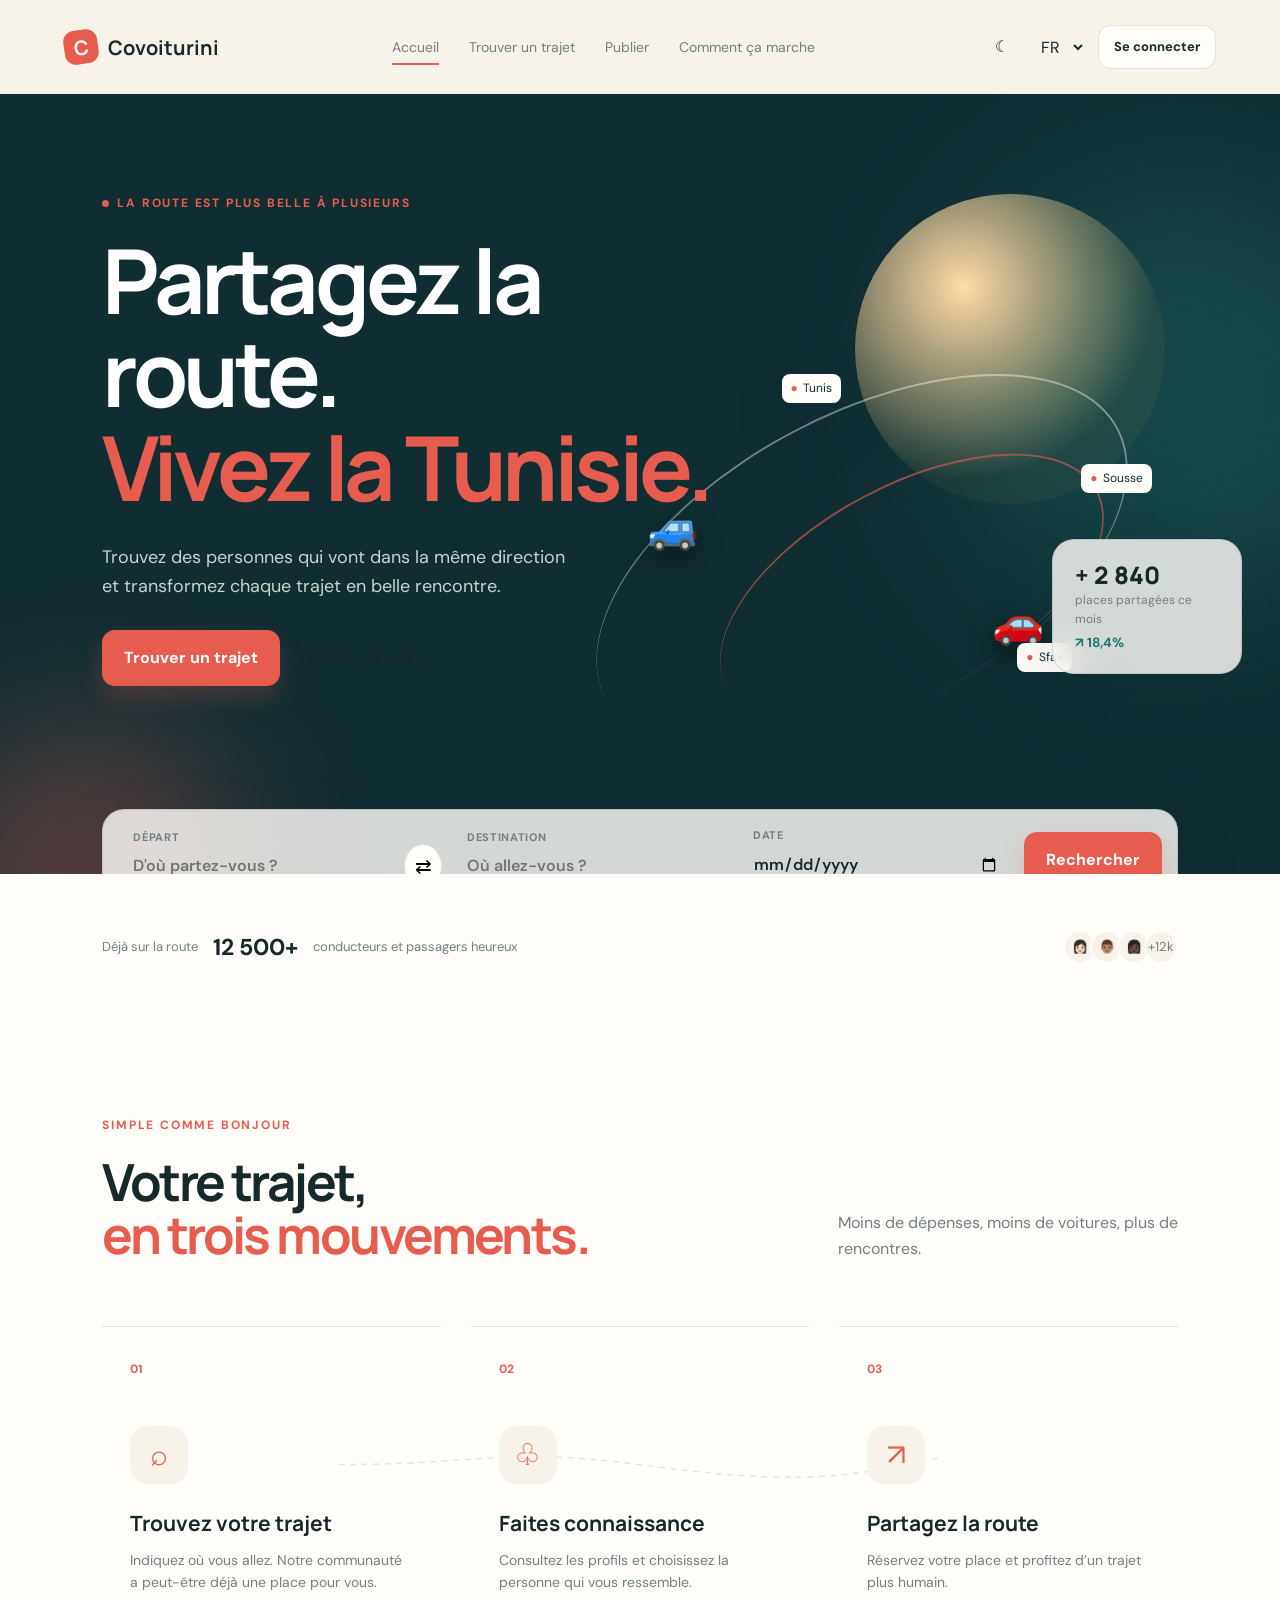
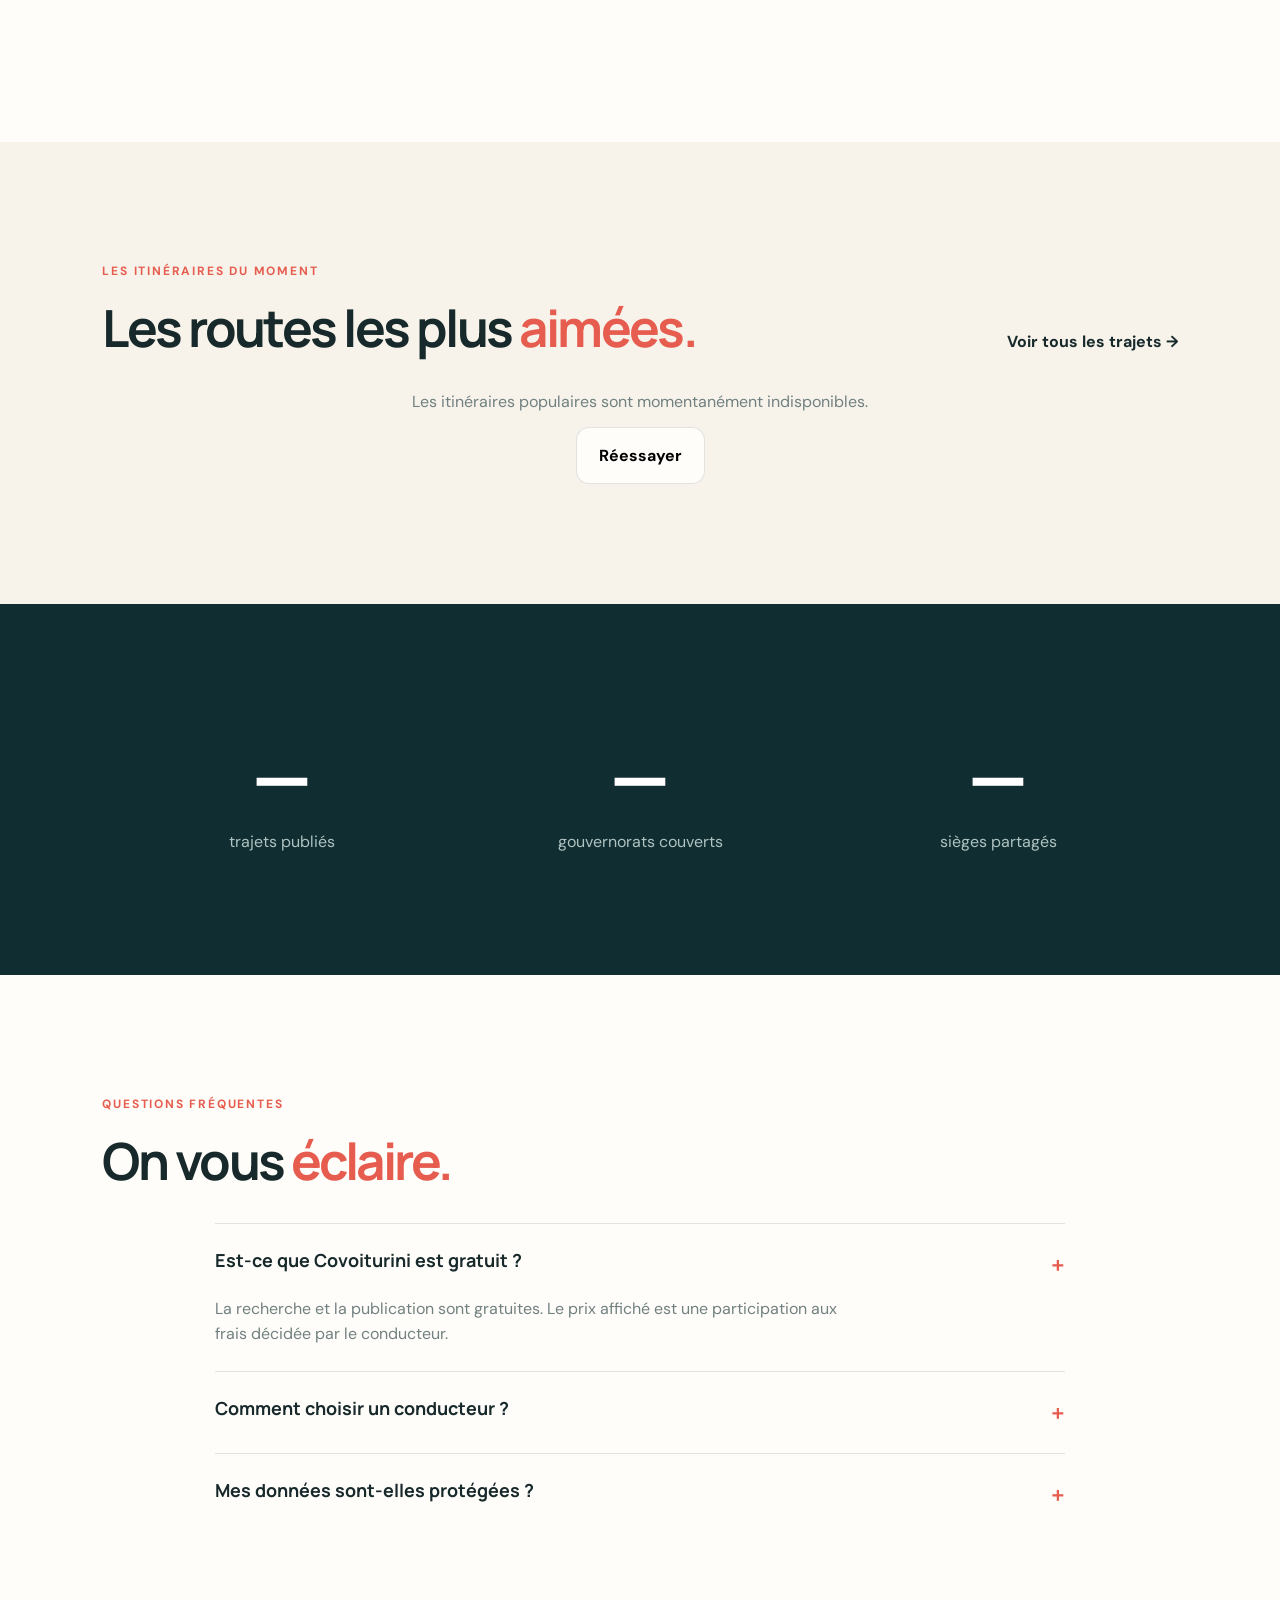
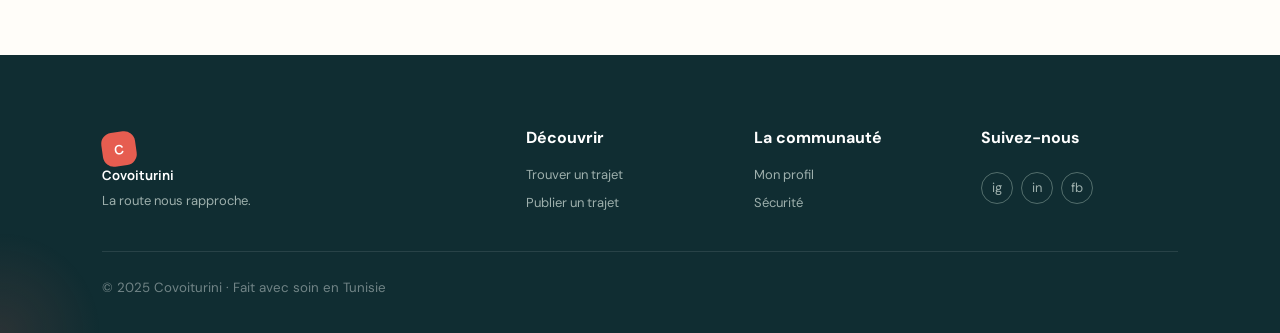
==== commit 7020b9e3: "Enhance the project and fixing the login and registration issues" ====
--- a/index.html
+++ b/index.html
@@ -13,6 +13,7 @@
   <link rel="stylesheet" href="css/responsive.css">
 </head>
 <body data-page="home">
+  <a class="skip-link" href="#main-content">Aller au contenu</a>
   <div class="preloader" aria-label="Chargement"><span class="preloader__car">🚙</span><span class="preloader__line"></span></div>
   <header class="site-header" data-header>
     <a class="brand" href="index.html"><span class="brand__mark">C</span><span>Covoiturini</span></a>
@@ -33,7 +34,7 @@
     <a href="index.html">Accueil</a><a href="search.html">Trouver un trajet</a><a href="publish.html">Publier</a><a href="#how">Comment ça marche</a>
   </div>
 
-  <main>
+  <main id="main-content">
     <section class="hero section">
       <div class="hero__blob hero__blob--one"></div><div class="hero__blob hero__blob--two"></div>
       <div class="hero__content reveal">
@@ -71,22 +72,17 @@
 
     <section class="section routes-section">
       <div class="section-heading section-heading--compact reveal"><div><p class="eyebrow">Les itinéraires du moment</p><h2>Les routes les plus <em>aimées.</em></h2></div><a class="text-link" href="search.html">Voir tous les trajets →</a></div>
-      <div class="route-grid">
-        <a class="route-card reveal" href="search.html?from=Tunis&to=Sousse"><div class="route-card__top"><span>TUN</span><b>→</b><span>SUS</span></div><h3>Tunis <span>→</span> Sousse</h3><p>18 trajets cette semaine</p><strong>à partir de 12 TND</strong></a>
-        <a class="route-card route-card--coral reveal reveal--delay" href="search.html?from=Manouba&to=Ariana"><div class="route-card__top"><span>MNB</span><b>→</b><span>ARN</span></div><h3>Manouba <span>→</span> Ariana</h3><p>24 trajets cette semaine</p><strong>à partir de 3 TND</strong></a>
-        <a class="route-card route-card--gold reveal reveal--delay-2" href="search.html?from=Sfax&to=Gabès"><div class="route-card__top"><span>SFX</span><b>→</b><span>GAB</span></div><h3>Sfax <span>→</span> Gabès</h3><p>11 trajets cette semaine</p><strong>à partir de 9 TND</strong></a>
-      </div>
+      <div class="route-grid" data-popular-routes><div class="skeleton-card" aria-label="Chargement des itinéraires"></div><div class="skeleton-card" aria-label="Chargement des itinéraires"></div><div class="skeleton-card" aria-label="Chargement des itinéraires"></div></div>
+      <div class="data-state" data-popular-state></div>
     </section>
 
     <section class="stats section section--dark">
-      <div class="stat reveal"><strong data-counter="24500">0</strong><span>trajets publiés</span></div><div class="stat reveal reveal--delay"><strong data-counter="24">0</strong><span>gouvernorats couverts</span></div><div class="stat reveal reveal--delay-2"><strong data-counter="71800">0</strong><span>sièges partagés</span></div>
+      <div class="stat reveal"><strong data-stat="rides_published">—</strong><span>trajets publiés</span></div><div class="stat reveal reveal--delay"><strong data-stat="cities_covered">—</strong><span>gouvernorats couverts</span></div><div class="stat reveal reveal--delay-2"><strong data-stat="seats_shared">—</strong><span>sièges partagés</span></div>
     </section>
-
-    <section class="section testimonials-section"><div class="section-heading section-heading--compact reveal"><div><p class="eyebrow">Ils ont partagé la route</p><h2>Des trajets,<br><em>des rencontres.</em></h2></div></div><div class="testimonial-slider reveal" data-testimonial-slider><button class="slider-button slider-button--prev" data-testimonial-prev aria-label="Témoignage précédent">←</button><article class="testimonial is-active"><div class="testimonial__stars">★★★★★</div><blockquote>« Je vais chaque jour de Manouba à Tunis. J'ai trouvé des voisins de route en moins de dix minutes. »</blockquote><footer><span class="avatar">A</span><strong>Amel Ben Salah<small>Manouba → Tunis</small></strong></footer></article><article class="testimonial"><div class="testimonial__stars">★★★★★</div><blockquote>« Une très belle façon de rendre le trajet vers Sousse plus simple, humain et économique. »</blockquote><footer><span class="avatar">Y</span><strong>Youssef Trabelsi<small>Tunis → Sousse</small></strong></footer></article><article class="testimonial"><div class="testimonial__stars">★★★★★</div><blockquote>« Clair, rassurant et vraiment adapté aux trajets du quotidien en Tunisie. »</blockquote><footer><span class="avatar">S</span><strong>Sana Gharbi<small>Ariana → Nabeul</small></strong></footer></article><button class="slider-button slider-button--next" data-testimonial-next aria-label="Témoignage suivant">→</button></div></section>
 
     <section class="section faq-section"><div class="section-heading section-heading--compact reveal"><div><p class="eyebrow">Questions fréquentes</p><h2>On vous <em>éclaire.</em></h2></div></div><div class="faq reveal"><details open><summary>Est-ce que Covoiturini est gratuit ? <span>+</span></summary><p>La recherche et la publication sont gratuites. Le prix affiché est une participation aux frais décidée par le conducteur.</p></details><details><summary>Comment choisir un conducteur ? <span>+</span></summary><p>Chaque profil présente ses informations et ses évaluations. Vous gardez toujours le choix de confirmer ou non.</p></details><details><summary>Mes données sont-elles protégées ? <span>+</span></summary><p>Votre numéro reste masqué jusqu'à ce que vous décidiez de le partager avec l'autre membre.</p></details></div></section>
   </main>
   <footer class="footer"><div class="footer__brand"><a class="brand" href="index.html"><span class="brand__mark">C</span><span>Covoiturini</span></a><p>La route nous rapproche.</p></div><div><h4>Découvrir</h4><a href="search.html">Trouver un trajet</a><a href="publish.html">Publier un trajet</a></div><div><h4>La communauté</h4><a href="profile.html">Mon profil</a><a href="#">Sécurité</a></div><div><h4>Suivez-nous</h4><div class="socials"><a href="#">ig</a><a href="#">in</a><a href="#">fb</a></div></div><small>© 2025 Covoiturini · Fait avec soin en Tunisie</small></footer>
-  <script src="js/i18n.js"></script><script src="js/animations.js"></script><script src="js/api.js"></script><script src="js/main.js"></script>
+  <script src="js/i18n.js"></script><script src="js/animations.js"></script><script src="js/api.js"></script><script src="js/home.js"></script><script src="js/main.js"></script>
 </body>
 </html>
--- a/css/style.css
+++ b/css/style.css
@@ -1,3 +1,23 @@
 :root{--navy:#102d32;--navy-2:#173e42;--teal:#1f7771;--coral:#e65d50;--coral-2:#f07c66;--gold:#e7ad55;--cream:#f7f3eb;--paper:#fffdf9;--ink:#17292b;--muted:#718080;--line:rgba(16,45,50,.12);--shadow:0 24px 70px rgba(16,45,50,.12);--radius:22px;--display:'Manrope',sans-serif;--body:'DM Sans',sans-serif}*{box-sizing:border-box}html{scroll-behavior:smooth}body{margin:0;background:var(--cream);color:var(--ink);font:16px/1.6 var(--body);overflow-x:hidden}body.dark{--cream:#0d2226;--paper:#143136;--ink:#f7f3eb;--muted:#a9baba;--line:rgba(255,255,255,.12);--shadow:0 24px 70px rgba(0,0,0,.25)}a{color:inherit;text-decoration:none}button,input,select{font:inherit}button{cursor:pointer;border:0}h1,h2,h3,h4,p{margin:0}h1,h2{font-family:var(--display);line-height:1.04;letter-spacing:-.05em}h1{font-size:clamp(3.2rem,7vw,6.7rem)}h2{font-size:clamp(2.4rem,4vw,4.2rem)}h1 em,h2 em,.page-intro em{color:var(--coral);font-style:normal}.site-header{position:relative;z-index:10;max-width:1320px;margin:auto;padding:25px 5vw;display:flex;align-items:center;justify-content:space-between;gap:25px;transition:.3s}.site-header.is-scrolled{position:sticky;top:0;background:color-mix(in srgb,var(--cream) 86%,transparent);backdrop-filter:blur(16px);box-shadow:0 1px 0 var(--line)}.brand{font:bold 20px var(--display);display:flex;align-items:center;gap:10px;white-space:nowrap}.brand__mark{display:grid;place-items:center;width:34px;height:34px;border-radius:11px;background:var(--coral);color:white;transform:rotate(-8deg)}.nav{display:flex;gap:30px}.nav__link{font-size:14px;color:var(--muted);position:relative}.nav__link:after{content:'';position:absolute;left:0;bottom:-7px;width:0;height:2px;background:var(--coral);transition:.3s}.nav__link:hover:after,.nav__link.is-active:after{width:100%}.header-actions{display:flex;align-items:center;gap:12px}.icon-button,.language-select{background:transparent;color:inherit;padding:8px}.language-select{border:0}.button{display:inline-flex;justify-content:center;align-items:center;gap:14px;padding:15px 22px;border-radius:13px;font-weight:700;transition:transform .25s,box-shadow .25s}.button:hover{transform:translateY(-3px)}.button span{font-size:20px}.button--primary{background:var(--coral);color:#fff;box-shadow:0 12px 25px rgba(230,93,80,.22)}.button--ghost{border:1px solid var(--line);background:var(--paper)}.button--small{padding:10px 15px;font-size:13px}.button--full{width:100%}.text-link{color:var(--ink);font-weight:700}.text-link span{color:var(--coral);font-size:22px;margin-left:7px}.text-button{background:none;color:var(--coral);font-weight:700}.section{padding:120px 8vw;position:relative}.hero{min-height:780px;padding-top:100px;background:var(--navy);color:#fff;isolation:isolate;overflow:hidden}.hero__blob{position:absolute;border-radius:50%;filter:blur(80px);opacity:.35;z-index:-1}.hero__blob--one{width:450px;height:450px;background:var(--teal);top:10%;right:-10%}.hero__blob--two{width:300px;height:300px;background:var(--coral);bottom:-20%;left:-5%}.hero__content{max-width:640px;position:relative;z-index:2}.eyebrow{font-size:12px;text-transform:uppercase;letter-spacing:.15em;font-weight:700;color:var(--coral);margin-bottom:20px}.eyebrow__dot{display:inline-block;width:7px;height:7px;background:var(--coral);border-radius:50%;margin-right:8px}.hero__text{color:#c6d3d0;max-width:480px;font-size:18px;margin:30px 0}.hero__actions{display:flex;align-items:center;gap:28px}.hero__visual{position:absolute;width:50%;height:520px;right:3%;top:100px}.hero__sun{width:310px;height:310px;position:absolute;right:12%;top:0;border-radius:50%;background:radial-gradient(circle at 35% 30%,#ffdca4,rgba(231,173,85,.05) 65%)}.route{position:absolute;border:2px solid rgba(255,255,255,.4);border-left:0;border-bottom:0;border-radius:50%;transform:rotate(-28deg)}.route--main{width:580px;height:300px;top:220px;left:-30px}.route--secondary{width:420px;height:210px;top:290px;left:100px;border-color:rgba(230,93,80,.6)}.car{position:absolute;font-size:42px;filter:drop-shadow(0 10px 12px #071a1d);animation:drive 8s linear infinite}.car--one{top:300px;left:45px}.car--two{top:395px;left:390px;animation-delay:-4s}.map-pin{position:absolute;background:var(--paper);color:var(--navy);font-size:12px;padding:5px 9px;border-radius:8px;box-shadow:var(--shadow)}.map-pin:before{content:'●';color:var(--coral);margin-right:5px}.map-pin--tunis{top:180px;left:180px}.map-pin--sousse{top:270px;right:90px}.map-pin--sfax{bottom:42px;right:170px}.hero__card{position:absolute;right:0;bottom:40px;padding:18px 22px;width:190px;color:var(--ink)}.glass{background:color-mix(in srgb,var(--paper) 82%,transparent);backdrop-filter:blur(16px);border:1px solid var(--line);box-shadow:var(--shadow);border-radius:var(--radius)}.hero__card strong{display:block;font:800 24px var(--display)}.hero__card span{display:block;font-size:12px;color:var(--muted)}.hero__card small{color:var(--teal);font-weight:bold}.search-card{position:absolute;z-index:3;bottom:-30px;left:8vw;right:8vw;padding:15px;display:flex;align-items:end;gap:10px;color:var(--ink)}.search-card__field{flex:1;padding:2px 15px}.search-card__field label,.publish-form label,.filters label{display:block;font-size:11px;color:var(--muted);font-weight:700;text-transform:uppercase;letter-spacing:.06em}.search-card input,.publish-form input,.filters input,.filters select{display:block;border:0;background:transparent;color:var(--ink);outline:0;width:100%;padding:7px 0;font-weight:600}.swap-button{border:1px solid var(--line);background:var(--paper);width:38px;height:38px;border-radius:50%;font-size:20px;transition:.3s}.swap-button:hover{transform:rotate(180deg)}.search-card__submit{white-space:nowrap}.trust-strip{padding:55px 8vw 30px;background:var(--paper);display:flex;align-items:center;gap:15px;color:var(--muted);font-size:13px}.trust-strip strong{color:var(--ink);font-size:23px}.avatars{display:flex;margin-left:auto}.avatars i{font-style:normal;width:34px;height:34px;border-radius:50%;display:grid;place-items:center;background:var(--cream);border:2px solid var(--paper);margin-left:-7px;font-size:13px}.section--light{background:var(--paper)}.section-heading{display:flex;justify-content:space-between;align-items:end;gap:40px;margin-bottom:65px}.section-heading>p{max-width:340px;color:var(--muted)}.section-heading--compact{margin-bottom:35px}.steps{display:grid;grid-template-columns:repeat(3,1fr);gap:30px}.step{position:relative;padding:28px;border-top:1px solid var(--line)}.step__number{font:700 12px var(--body);color:var(--coral)}.step__icon{width:58px;height:58px;display:grid;place-items:center;margin:45px 0 25px;border-radius:18px;background:var(--cream);color:var(--coral);font-size:30px}.step h3{font:700 21px var(--display);margin-bottom:12px}.step p,.route-card p{color:var(--muted);font-size:14px}.routes-section{background:var(--cream)}.route-grid{display:grid;grid-template-columns:repeat(3,1fr);gap:18px}.route-card{padding:28px;min-height:230px;border-radius:var(--radius);background:var(--paper);transition:.3s;position:relative;overflow:hidden}.route-card:hover{transform:rotate(-1deg) translateY(-7px);box-shadow:var(--shadow)}.route-card--coral{background:var(--coral);color:#fff}.route-card--gold{background:var(--gold);color:var(--navy)}.route-card__top{display:flex;justify-content:space-between;font-size:11px;letter-spacing:.12em;opacity:.65}.route-card h3{font:700 25px var(--display);margin:52px 0 8px}.route-card h3 span{color:var(--coral)}.route-card strong{position:absolute;bottom:25px;font-size:13px}.route-card--coral h3 span{color:#ffd4c8}.stats{background:var(--navy);color:#fff;display:grid;grid-template-columns:repeat(3,1fr);text-align:center}.stat strong{font:800 clamp(3rem,6vw,5.5rem) var(--display);display:block}.stat span{color:#afc3c0}.faq-section{background:var(--paper)}.faq{max-width:850px;margin:auto}.faq details{border-top:1px solid var(--line);padding:24px 0}.faq summary{list-style:none;display:flex;justify-content:space-between;cursor:pointer;font:700 18px var(--display)}.faq summary::-webkit-details-marker{display:none}.faq summary span{color:var(--coral);font-size:24px}.faq p{color:var(--muted);max-width:650px;padding-top:15px}.footer{padding:70px 8vw 35px;background:var(--navy);color:#d5e0dc;display:grid;grid-template-columns:2fr 1fr 1fr 1fr;gap:30px}.footer .brand{color:#fff}.footer p,.footer a{color:#9eb0ad;font-size:13px}.footer h4{color:#fff;margin-bottom:15px}.footer a{display:block;margin:7px 0}.footer small{grid-column:1/-1;color:#718486;border-top:1px solid rgba(255,255,255,.1);padding-top:25px}.socials{display:flex;gap:8px}.socials a{border:1px solid #536e6c;border-radius:50%;width:32px;height:32px;display:grid;place-items:center}.page-intro,.form-intro{max-width:760px;margin:50px auto 45px;padding:0 5vw}.page-intro h1,.form-intro h1{font-size:clamp(3rem,6vw,5.5rem)}.page-intro>p:last-child,.form-intro>p:last-child{color:var(--muted);margin-top:20px}.search-page,.form-page,.profile-page,.ride-page{min-height:calc(100vh - 90px);padding-bottom:100px}.search-layout{display:grid;grid-template-columns:280px 1fr 1.3fr;gap:25px;max-width:1400px;margin:auto;padding:0 5vw}.filters{padding:22px;height:max-content}.filter-head,.results__head{display:flex;justify-content:space-between;align-items:start}.filters h2{font:700 19px var(--display);margin-bottom:20px}.filters label{padding:15px 0;border-bottom:1px solid var(--line)}.filters input[type=range]{accent-color:var(--coral)}.filters output{float:right;color:var(--coral)}.results__head h2{font:700 24px var(--display)}.muted{color:var(--muted)}.sort-select{border:1px solid var(--line);background:var(--paper);padding:8px;border-radius:8px;color:var(--ink)}.ride-list{display:grid;gap:12px;margin-top:20px}.ride-card{padding:19px;background:var(--paper);border:1px solid var(--line);border-radius:16px;transition:.25s;cursor:pointer}.ride-card:hover{border-color:var(--coral);transform:translateX(4px)}.ride-card__top,.ride-card__bottom{display:flex;justify-content:space-between;align-items:center}.ride-card__route{font:700 17px var(--display)}.ride-card__route span{color:var(--coral);padding:0 5px}.ride-card__meta{color:var(--muted);font-size:12px;margin:8px 0}.price{font:800 23px var(--display);color:var(--coral)}.price small{font:12px var(--body)}.avatar{width:38px;height:38px;border-radius:50%;display:grid;place-items:center;background:#f2c4a4;color:var(--navy);font-weight:bold}.ride-card__driver{display:flex;gap:8px;align-items:center;font-size:12px}.map-placeholder,.mini-map{min-height:500px;position:relative;overflow:hidden;border-radius:var(--radius);background:#d7e5df}.map-grid{position:absolute;inset:0;background-image:linear-gradient(30deg,transparent 48%,rgba(31,119,113,.12) 49%,transparent 51%),linear-gradient(130deg,transparent 48%,rgba(31,119,113,.12) 49%,transparent 51%);background-size:70px 70px}.map-road{position:absolute;border:10px solid rgba(255,255,255,.8);border-top:0;border-left:0;border-radius:50%;transform:rotate(-30deg)}.map-road--one{width:80%;height:55%;left:5%;top:22%}.map-road--two{width:60%;height:35%;right:-7%;bottom:0;border-color:rgba(230,93,80,.8)}.map-label{position:absolute;background:#fff;padding:6px 10px;border-radius:7px;font-size:11px;box-shadow:0 5px 15px #8aa59b}.map-label--a{top:25%;left:20%}.map-label--b{top:40%;left:48%}.map-label--c{bottom:20%;right:18%}.map-user-pin{position:absolute;top:43%;left:47%;color:var(--coral);font-size:35px;text-shadow:0 2px 8px #fff}.map-note{position:absolute;bottom:15px;left:15px;background:#ffffffc9;padding:5px 9px;border-radius:6px;font-size:11px}.form-intro{max-width:650px}.publish-form{max-width:650px;margin:auto;padding:35px}.form-step{display:none}.form-step.is-active{display:block;animation:fadeUp .35s}.form-step h2{font-size:30px;margin-bottom:7px}.publish-form label{margin-top:22px}.publish-form input{border-bottom:1px solid var(--line);padding:12px 0}.form-grid{display:grid;grid-template-columns:1fr 1fr;gap:20px}.mini-map{min-height:190px;margin:25px 0;background:#d7e5df}.mini-map>span{position:absolute;left:50%;top:45%;font-size:27px;color:var(--coral);z-index:1}.mini-map p{position:absolute;z-index:1;bottom:10px;left:15px;font-size:11px;color:var(--navy)}.progress{display:flex;align-items:center;margin-top:35px}.progress span{width:30px;height:30px;border-radius:50%;display:grid;place-items:center;background:var(--line);font-size:12px}.progress span.is-active{background:var(--coral);color:#fff}.progress i{height:1px;width:55px;background:var(--line)}.step-actions{display:flex;justify-content:space-between;gap:15px;margin-top:30px}.summary-card{background:var(--navy);color:#fff;border-radius:16px;padding:20px;margin-top:25px}.summary-card span,.summary-card p{color:#b4c6c2;font-size:13px}.summary-card strong{display:block;font:700 23px var(--display);margin:6px 0}.check-row{display:flex!important;align-items:center;gap:8px;font-size:12px!important}.check-row input{width:auto!important}.auth-page{min-height:100vh;display:grid;grid-template-columns:1fr 1fr;background:var(--navy);color:#fff}.auth-brand{position:absolute;top:35px;left:5vw;color:#fff}.auth-card{align-self:center;justify-self:end;width:min(470px,90%);padding:42px;margin-right:8vw;color:var(--ink)}.auth-card h1{font-size:clamp(2.5rem,5vw,4.5rem)}.auth-card form{margin-top:30px}.auth-card label{display:block;font-size:12px;color:var(--muted);font-weight:bold;margin:17px 0}.auth-card input{display:block;width:100%;border:0;border-bottom:1px solid var(--line);padding:11px 0;background:transparent;outline:0;color:var(--ink)}.auth-switch{text-align:center;color:var(--muted);font-size:13px;margin-top:20px}.auth-switch a{color:var(--coral);font-weight:bold}.auth-art{align-self:center;justify-self:center;position:relative;text-align:center}.auth-art__circle{width:350px;height:350px;border-radius:50%;background:var(--coral);opacity:.9}.auth-art>span{font-size:100px;position:absolute;top:80px;left:110px;animation:float 4s ease-in-out infinite}.auth-art p{font:700 27px var(--display);position:absolute;top:275px;left:20px}.profile-page{max-width:1000px;margin:auto;padding:50px 5vw}.profile-hero{display:flex;align-items:center;gap:20px;padding:30px}.profile-hero h1{font-size:35px}.profile-hero button{margin-left:auto}.avatar--large{width:80px;height:80px;font-size:30px}.profile-stats{display:grid;grid-template-columns:repeat(3,1fr);gap:15px;margin:25px 0}.profile-stats div{padding:22px;background:var(--paper);border-radius:16px}.profile-stats strong{display:block;font:700 32px var(--display)}.profile-stats span{color:var(--muted);font-size:12px}.profile-rides{margin-top:55px}.profile-ride{padding:20px;background:var(--paper);border-radius:15px;margin:10px 0;position:relative}.profile-ride__route{font:700 18px var(--display)}.profile-ride__route b{color:var(--coral);padding:0 10px}.profile-ride p{font-size:13px;color:var(--muted)}.status{position:absolute;right:20px;top:22px;color:var(--muted);font-size:12px}.status--active{color:var(--teal)}.ride-page{max-width:1100px;margin:auto;padding:50px 5vw;display:grid;grid-template-columns:1.25fr 1fr;gap:25px}.ride-map{min-height:600px}.ride-details{padding:35px;align-self:center}.ride-details h1{font-size:clamp(2.5rem,5vw,4rem)}.ride-details h1 em{color:var(--coral);font-style:normal}.ride-meta{display:flex;flex-wrap:wrap;gap:15px;color:var(--muted);margin:25px 0}.ride-details hr{border:0;border-top:1px solid var(--line)}.driver{display:flex;align-items:center;gap:12px;margin:25px 0}.driver p{color:var(--muted);font-size:12px}.driver .price{margin-left:auto}.not-found{min-height:100vh;display:grid;place-content:center;text-align:center;padding:30px}.not-found__car{font-size:100px;animation:drive 3s ease-in-out infinite}.not-found h1{font-size:clamp(3rem,7vw,6rem);margin:15px 0}.not-found p{color:var(--muted);margin-bottom:25px}.toast{position:fixed;right:25px;bottom:25px;background:var(--navy);color:#fff;padding:15px 20px;border-radius:12px;transform:translateY(120px);transition:.3s;z-index:20}.toast.is-visible{transform:none}@media(max-width:900px){.hero__visual{opacity:.45;width:100%;right:-20%;}.search-layout{grid-template-columns:250px 1fr}.map-placeholder{display:none}.footer{grid-template-columns:1fr 1fr}.auth-page{grid-template-columns:1fr}.auth-art{display:none}.auth-card{justify-self:center;margin:80px 0 30px}.ride-page{grid-template-columns:1fr}.ride-map{min-height:350px}.nav{gap:15px}}@media(max-width:650px){.site-header{padding:18px 5vw}.nav{display:none}.hide-mobile{display:none}.section{padding:80px 6vw}.hero{padding-top:80px;min-height:750px}.hero__title{font-size:3.3rem}.hero__text{font-size:16px}.hero__visual{top:290px;right:-40%;opacity:.42}.search-card{left:6vw;right:6vw;bottom:25px;display:grid;grid-template-columns:1fr 38px 1fr}.search-card__field--date{grid-column:1/-1}.search-card__submit{grid-column:1/-1}.trust-strip{padding:35px 6vw;flex-wrap:wrap}.trust-strip .avatars{margin-left:0}.section-heading{display:block}.section-heading>p{margin-top:20px}.steps,.route-grid,.stats{grid-template-columns:1fr}.step{padding:20px 0}.step__icon{margin-top:25px}.footer{grid-template-columns:1fr 1fr;padding:55px 6vw}.footer__brand,.footer small{grid-column:1/-1}.search-layout{display:block;padding:0 6vw}.filters{margin-bottom:25px}.form-intro,.page-intro{margin-top:30px}.publish-form{margin:0 6vw;padding:25px}.form-grid{grid-template-columns:1fr}.profile-page{padding:30px 6vw}.profile-hero{display:block}.profile-hero button{margin-top:20px}.profile-stats{gap:8px}.profile-stats div{padding:14px}.profile-stats strong{font-size:24px}.profile-ride__route{font-size:16px}.ride-details{padding:25px}.language-select{display:none}}[dir=rtl]{font-family:'Cairo',var(--body)}[dir=rtl] .nav__link:after{left:auto;right:0}[dir=rtl] .hero__content,[dir=rtl] .section-heading{text-align:right}
 [data-page]{min-height:100vh}.form-error{color:var(--coral);font-size:13px;font-weight:600;margin-bottom:12px}
+:root{
+  --control-height:44px;
+  --radius-sm:12px;
+  --radius-md:16px;
+  --radius-lg:22px;
+  --space-1:4px;
+  --space-2:8px;
+  --space-3:12px;
+  --space-4:16px;
+  --space-5:24px;
+  --space-6:32px;
+  --error:#b42318;
+  --success:#23856d;
+  --focus:#f0b45b;
+}
+:focus-visible{outline:3px solid var(--focus);outline-offset:3px}
+.skip-link{position:fixed;z-index:999;top:8px;left:8px;padding:10px 14px;border-radius:var(--radius-sm);background:var(--paper);color:var(--ink);transform:translateY(-150%)}.skip-link:focus{transform:none}
+.button,.icon-button,.swap-button,.language-select,.menu-button,.text-button{min-height:var(--control-height)}
+.field-error{min-height:20px;color:var(--error);font-size:12px;margin-top:6px}
+.button:disabled,.text-button:disabled{opacity:.55;cursor:not-allowed}
 .preloader{position:fixed;inset:0;z-index:99;display:grid;place-content:center;background:var(--navy);color:#fff;transition:opacity .5s,visibility .5s}.preloader.is-done{opacity:0;visibility:hidden;pointer-events:none}.preloader__car{display:block;font-size:42px;text-align:center;animation:drive 1.2s ease-in-out infinite}.preloader__line{display:block;width:180px;height:2px;background:linear-gradient(90deg,transparent,var(--coral),transparent);margin-top:12px}
--- a/css/responsive.css
+++ b/css/responsive.css
@@ -4,3 +4,36 @@
 @media(max-width:650px){.testimonial-slider{padding:20px 42px}.slider-button{width:36px;height:36px}.search-card{position:relative}.hero{padding-bottom:140px}.hero__card{display:none}}
 .profile-delete{position:absolute;right:20px;bottom:18px}
 .ride-contact{display:flex;gap:12px;margin-top:10px;align-items:center}.ride-contact [hidden]{display:none}
+.publish-success{position:fixed;z-index:1000;inset:0;display:grid;place-items:center;background:rgba(16,45,50,.78);backdrop-filter:blur(12px)}.publish-success__card{position:relative;width:min(440px,calc(100% - 32px));padding:36px;text-align:center;border-radius:var(--radius-lg);background:var(--paper);box-shadow:var(--shadow)}.publish-success__card .text-link{display:block;margin-top:16px}.success-check{width:72px;height:72px;margin:0 auto 18px;display:grid;place-items:center;border-radius:50%;background:var(--success);color:white;font-size:38px;animation:successPop .45s}.confetti{position:absolute;top:-20px;left:50%;width:8px;height:12px;background:var(--coral);animation:confettiFall .9s var(--delay) ease-out forwards}@keyframes successPop{from{transform:scale(.4);opacity:0}to{transform:scale(1);opacity:1}}@keyframes confettiFall{to{transform:translate(var(--x),260px) rotate(540deg);opacity:0}}
+@supports ((-webkit-backdrop-filter:blur(1px)) or (backdrop-filter:blur(1px))){
+  .glass,.site-header.is-scrolled,.mobile-menu{-webkit-backdrop-filter:blur(16px);backdrop-filter:blur(16px)}
+}
+.auth-page{min-height:100vh;min-height:100dvh}
+.skeleton-card{min-height:230px;border-radius:var(--radius);background:linear-gradient(100deg,var(--paper) 20%,color-mix(in srgb,var(--paper) 70%,var(--line)) 40%,var(--paper) 60%);background-size:200% 100%;animation:skeleton 1.2s linear infinite}.data-state{text-align:center;color:var(--muted)}.data-state .button{margin-top:12px}@keyframes skeleton{to{background-position:-200% 0}}
+.ride-skeleton{height:116px;border-radius:16px;margin-bottom:12px;background:linear-gradient(100deg,var(--paper) 20%,color-mix(in srgb,var(--paper) 70%,var(--line)) 40%,var(--paper) 60%);background-size:200% 100%;animation:skeleton 1.2s linear infinite}
+.shake{animation:shake .32s ease}@keyframes shake{20%,60%{transform:translateX(-6px)}40%,80%{transform:translateX(6px)}}
+@media(max-width:900px){
+  .search-layout{grid-template-columns:1fr!important}
+  .search-layout .results{padding-bottom:48vh}
+  #search-map.map-placeholder{display:block!important;position:fixed!important;z-index:8;left:0;right:0;bottom:0;height:45vh;min-height:280px;border-radius:var(--radius-lg) var(--radius-lg) 0 0;box-shadow:0 -12px 40px rgba(16,45,50,.18)}
+  .search-layout .filters{position:relative;z-index:9}
+  .search-layout #search-map:before{content:'Drag pour agrandir';position:absolute;z-index:800;top:8px;left:50%;transform:translateX(-50%);padding:4px 10px;border-radius:999px;background:var(--paper);color:var(--ink);font-size:11px}
+}
+@media(max-width:650px){
+  .search-layout{padding:0 4vw!important}
+  .filters{width:100%}
+  .search-layout .results{padding-bottom:44vh}
+  .publish-form{width:calc(100% - 12vw);margin:0 6vw!important}
+  .publish-map{height:280px!important;min-height:280px!important}
+  .auth-card{width:calc(100% - 32px)!important;margin:88px 16px 24px!important;padding:28px 20px!important}
+  .profile-hero button,.profile-delete{position:static!important;margin-top:12px}
+  .footer{gap:20px}
+}
+@media(max-width:375px){
+  h1{font-size:2.65rem}
+  h2{font-size:2rem}
+  .hero__actions{align-items:flex-start;flex-direction:column}
+  .search-card{grid-template-columns:1fr 44px 1fr}
+  .header-actions{gap:4px}
+  .brand{font-size:16px}
+}
